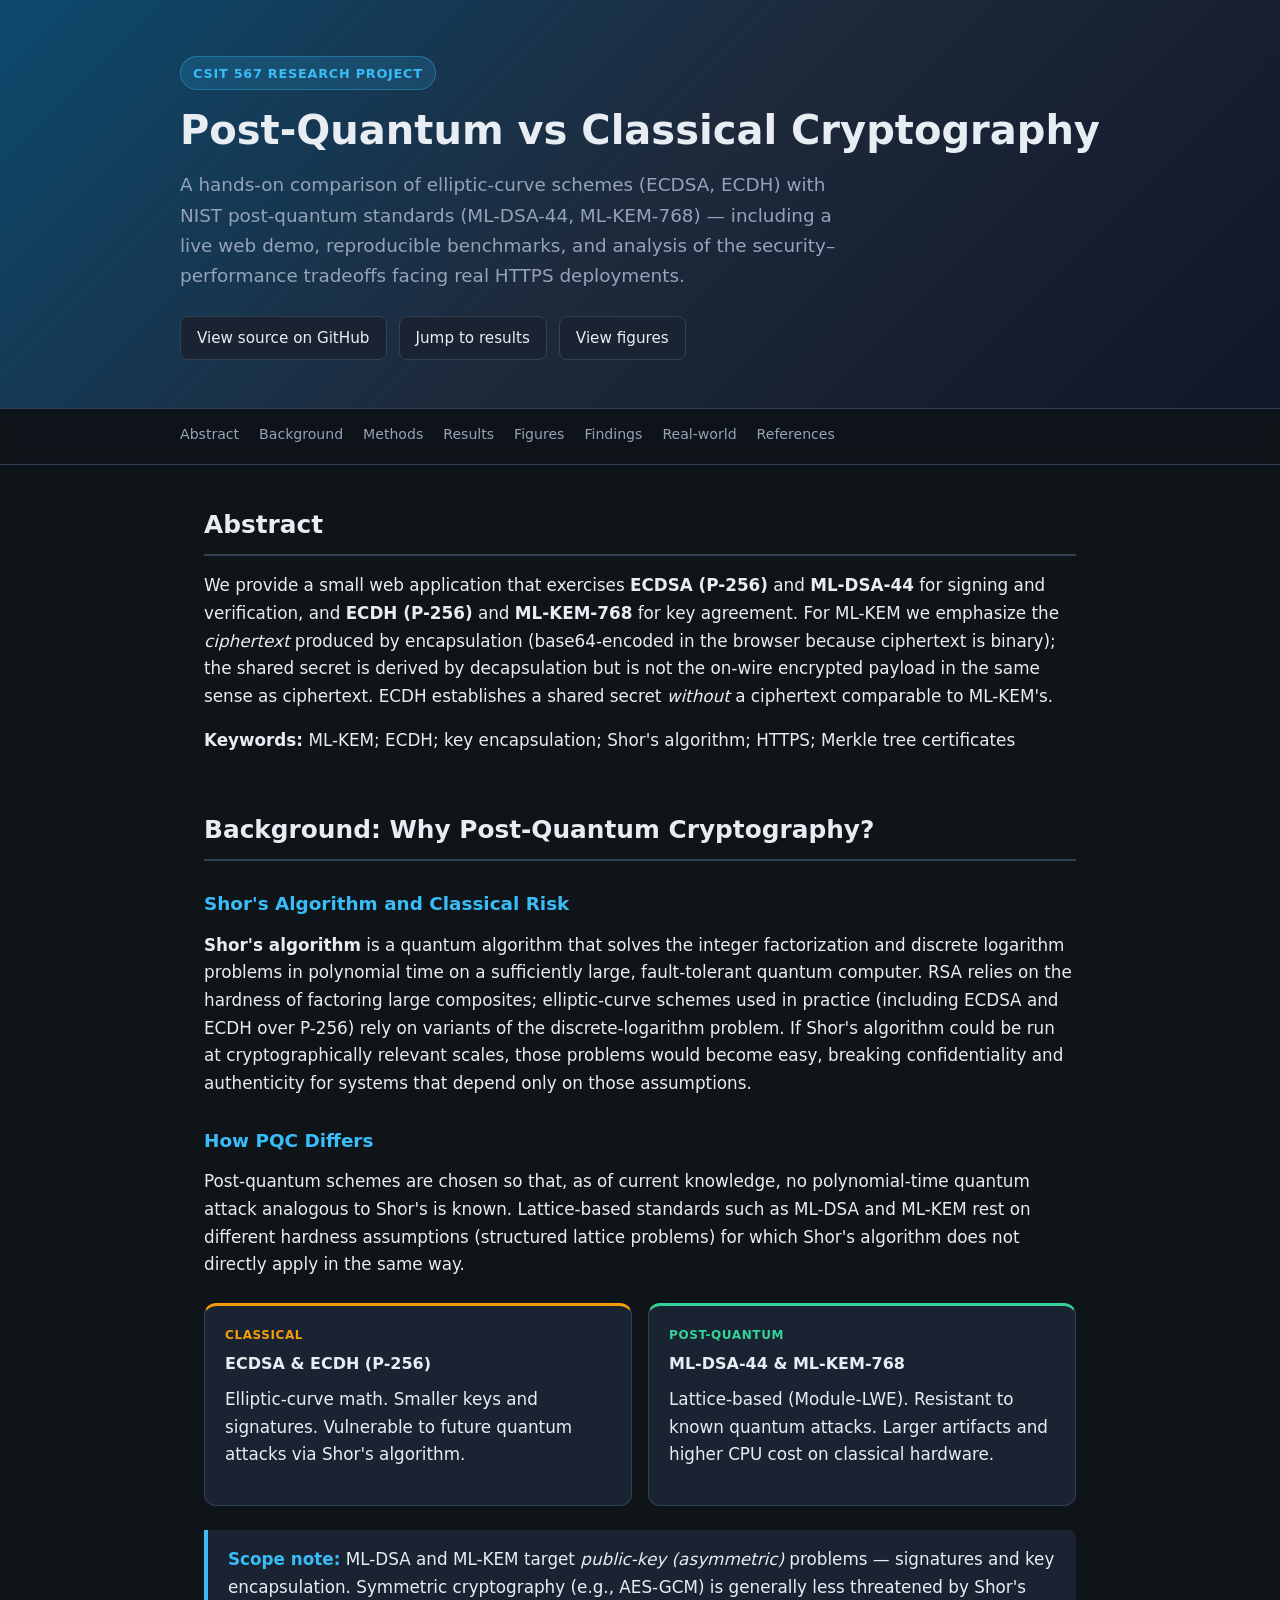
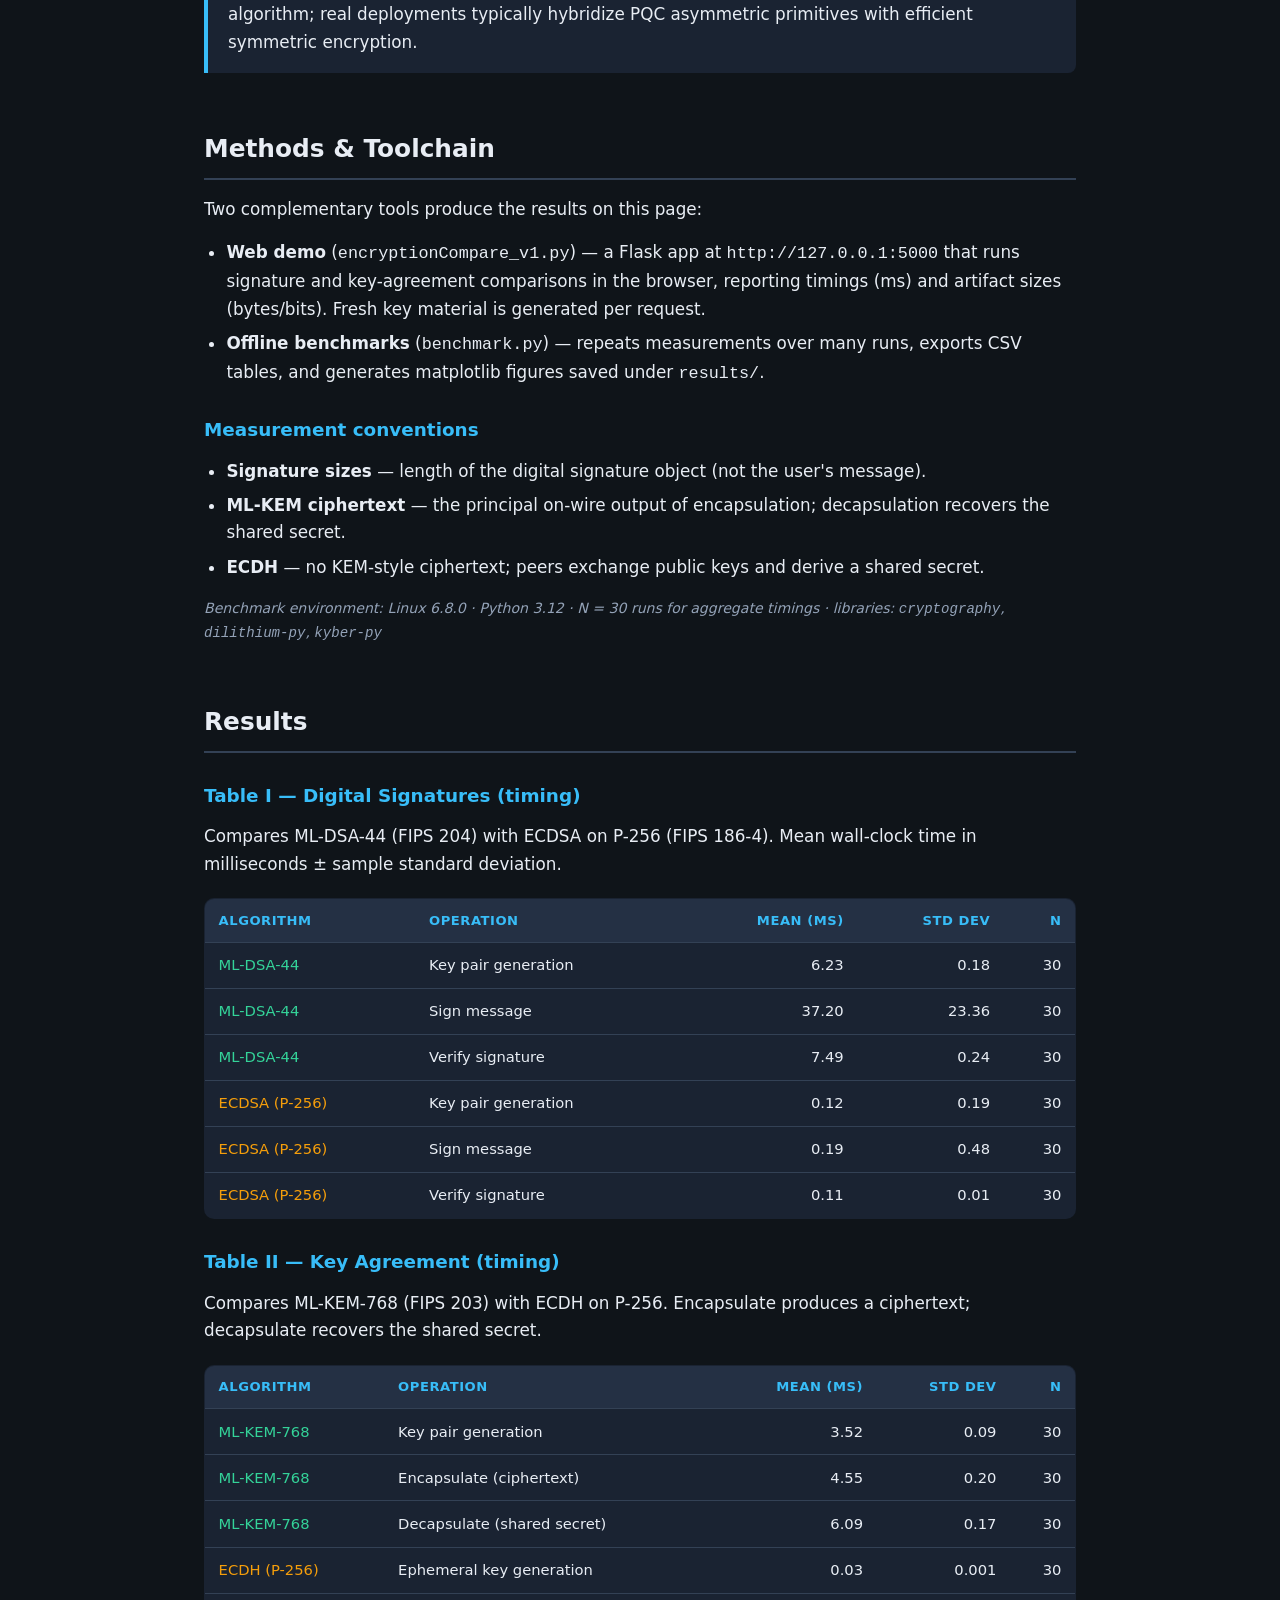
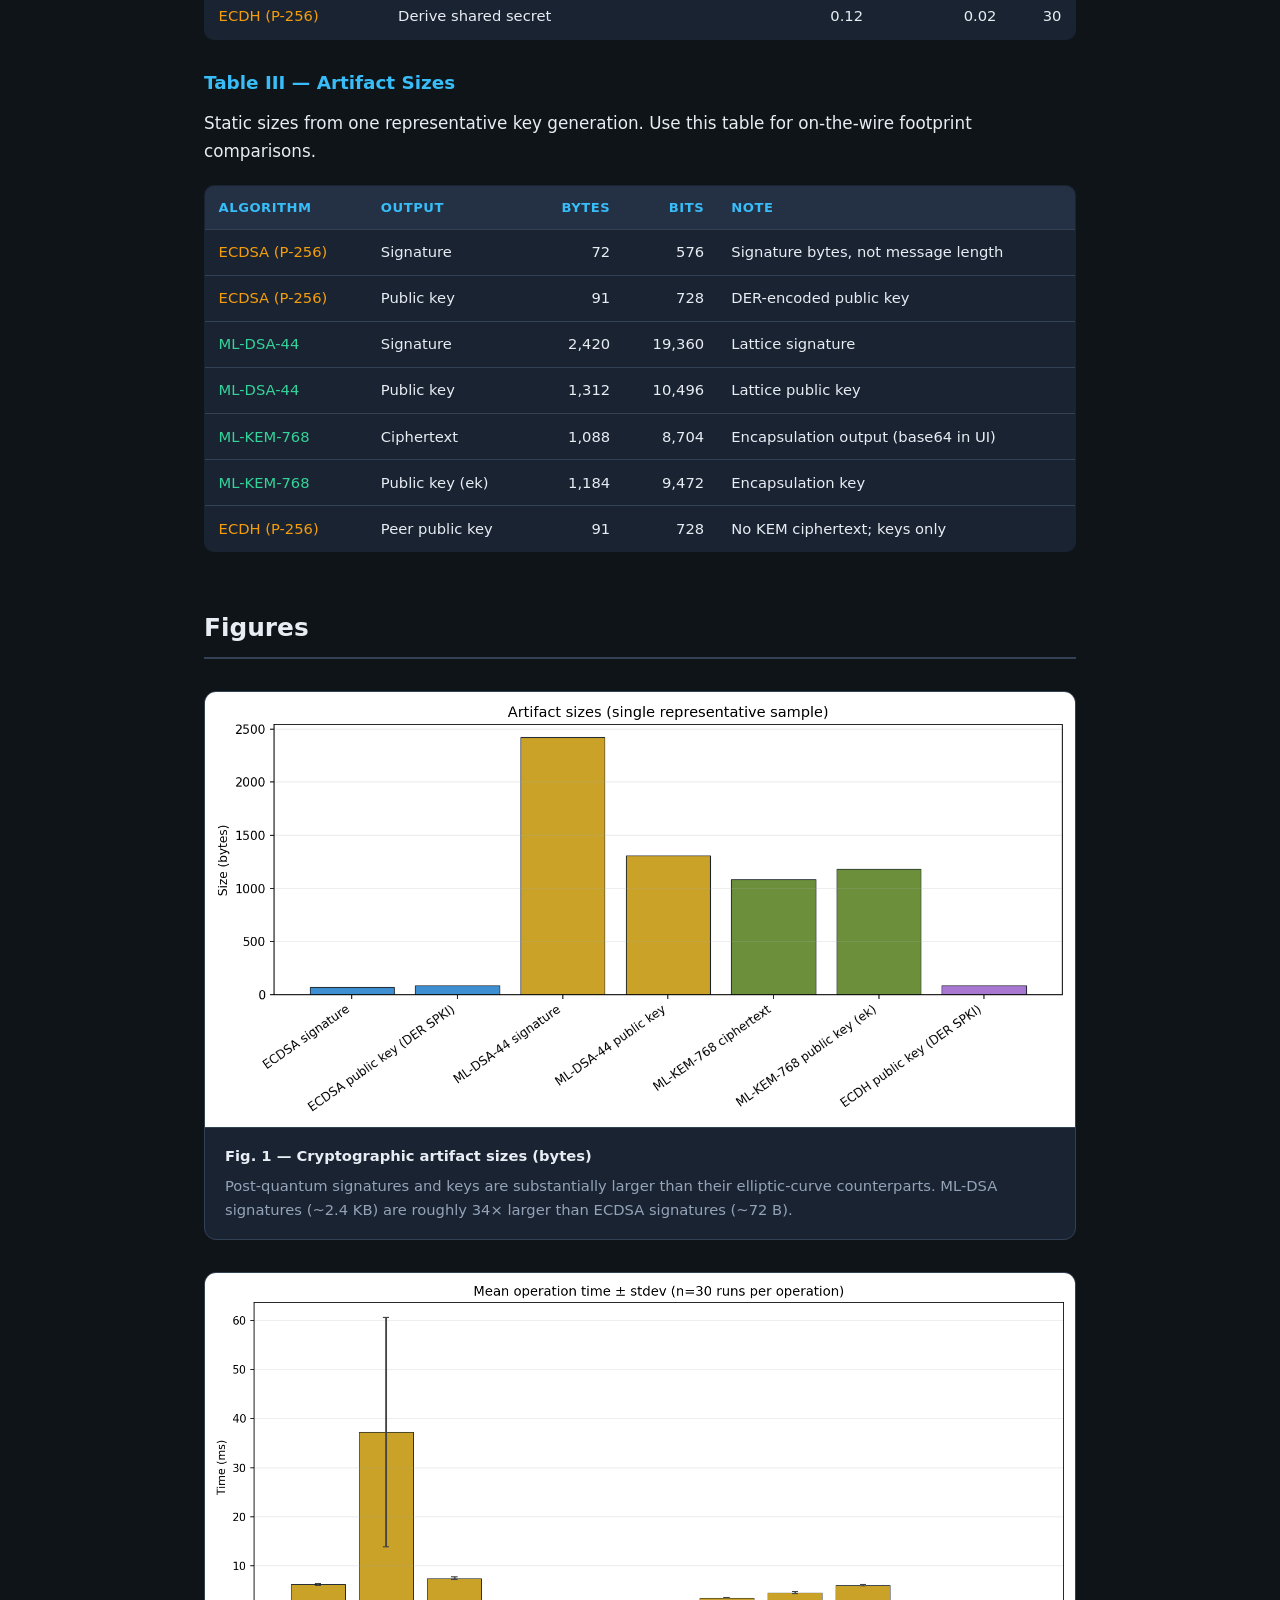
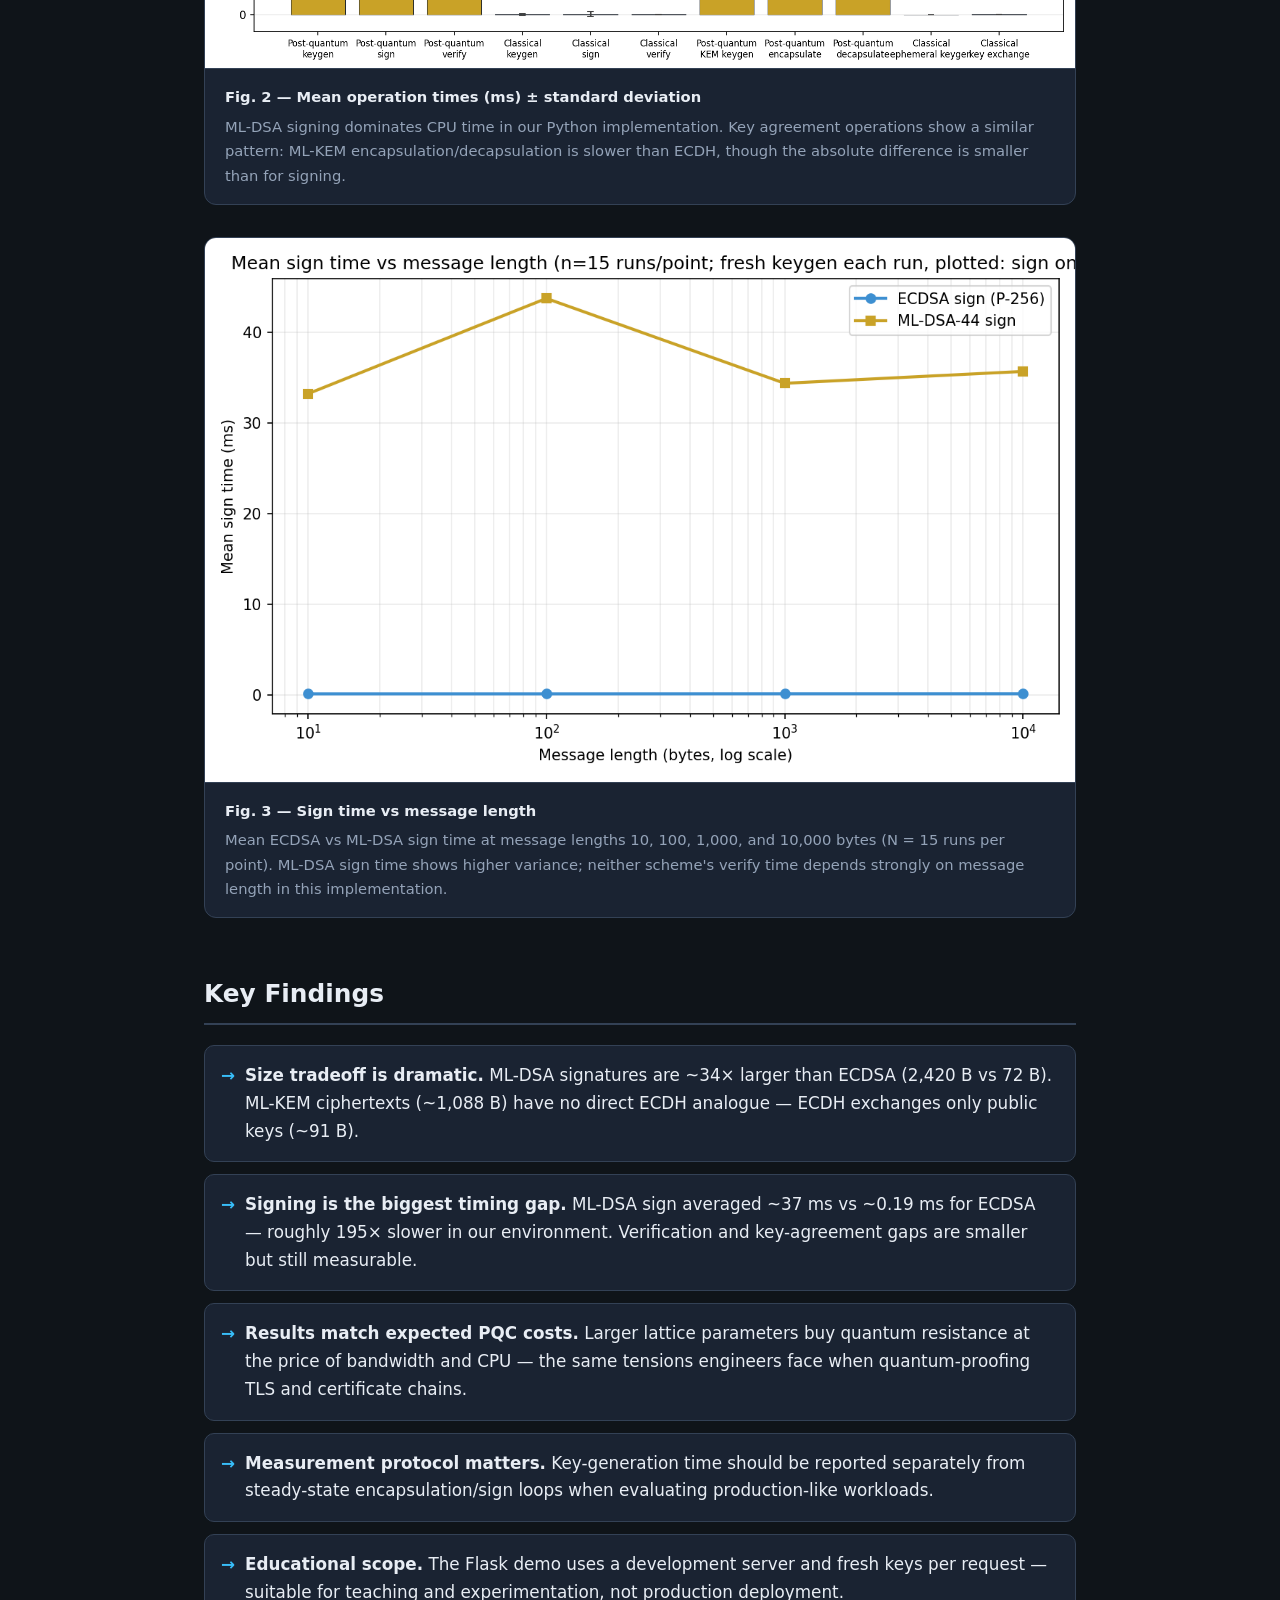
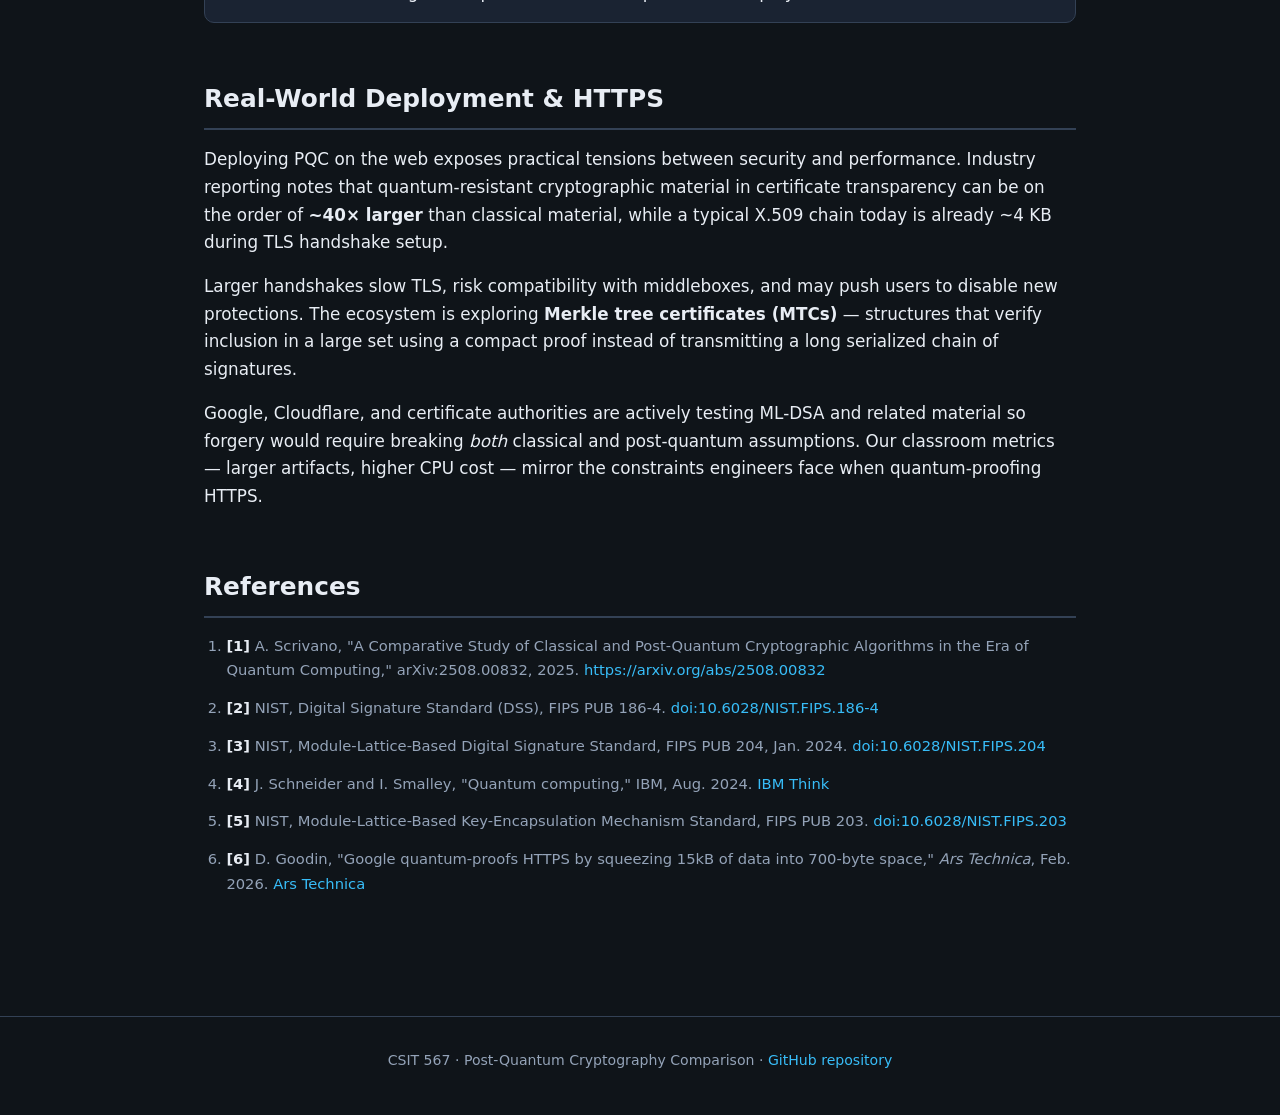
==== index.html @ 1caaad1f "Fix GitHub Pages: serve paper site from root index.html Move site out of docs/ so Pages deploys the " ====
<!DOCTYPE html>
<!-- AI-Generated Code - 2026-06-26 - Composer -->
<html lang="en">
<head>
  <meta charset="UTF-8">
  <meta name="viewport" content="width=device-width, initial-scale=1.0">
  <title>Post-Quantum vs Classical Cryptography — CSIT 567</title>
  <meta name="description" content="Benchmarking ECDSA/ECDH against ML-DSA-44/ML-KEM-768: timings, artifact sizes, and real-world PQC deployment context.">
  <link rel="stylesheet" href="style.css">
</head>
<body>

<header class="hero">
  <div class="hero-inner">
    <span class="badge">CSIT 567 Research Project</span>
    <h1>Post-Quantum vs Classical Cryptography</h1>
    <p class="subtitle">
      A hands-on comparison of elliptic-curve schemes (ECDSA, ECDH) with NIST post-quantum standards
      (ML-DSA-44, ML-KEM-768) — including a live web demo, reproducible benchmarks, and analysis of
      the security–performance tradeoffs facing real HTTPS deployments.
    </p>
    <div class="hero-links">
      <a href="https://github.com/faithchris/pqc-crypto-comparison">View source on GitHub</a>
      <a href="#results">Jump to results</a>
      <a href="#figures">View figures</a>
    </div>
  </div>
</header>

<nav class="toc">
  <ul>
    <li><a href="#abstract">Abstract</a></li>
    <li><a href="#background">Background</a></li>
    <li><a href="#methods">Methods</a></li>
    <li><a href="#results">Results</a></li>
    <li><a href="#figures">Figures</a></li>
    <li><a href="#findings">Findings</a></li>
    <li><a href="#deployment">Real-world</a></li>
    <li><a href="#references">References</a></li>
  </ul>
</nav>

<main>

  <section id="abstract">
    <h2>Abstract</h2>
    <p>
      We provide a small web application that exercises <strong>ECDSA (P-256)</strong> and
      <strong>ML-DSA-44</strong> for signing and verification, and <strong>ECDH (P-256)</strong> and
      <strong>ML-KEM-768</strong> for key agreement. For ML-KEM we emphasize the
      <em>ciphertext</em> produced by encapsulation (base64-encoded in the browser because ciphertext
      is binary); the shared secret is derived by decapsulation but is not the on-wire encrypted payload
      in the same sense as ciphertext. ECDH establishes a shared secret <em>without</em> a ciphertext
      comparable to ML-KEM's.
    </p>
    <p><strong>Keywords:</strong> ML-KEM; ECDH; key encapsulation; Shor's algorithm; HTTPS; Merkle tree certificates</p>
  </section>

  <section id="background">
    <h2>Background: Why Post-Quantum Cryptography?</h2>

    <h3>Shor's Algorithm and Classical Risk</h3>
    <p>
      <strong>Shor's algorithm</strong> is a quantum algorithm that solves the integer factorization and
      discrete logarithm problems in polynomial time on a sufficiently large, fault-tolerant quantum computer.
      RSA relies on the hardness of factoring large composites; elliptic-curve schemes used in practice
      (including ECDSA and ECDH over P-256) rely on variants of the discrete-logarithm problem. If Shor's
      algorithm could be run at cryptographically relevant scales, those problems would become easy,
      breaking confidentiality and authenticity for systems that depend only on those assumptions.
    </p>

    <h3>How PQC Differs</h3>
    <p>
      Post-quantum schemes are chosen so that, as of current knowledge, no polynomial-time quantum attack
      analogous to Shor's is known. Lattice-based standards such as ML-DSA and ML-KEM rest on different
      hardness assumptions (structured lattice problems) for which Shor's algorithm does not directly apply
      in the same way.
    </p>

    <div class="card-grid">
      <div class="card classical">
        <div class="label">Classical</div>
        <h4>ECDSA &amp; ECDH (P-256)</h4>
        <p>Elliptic-curve math. Smaller keys and signatures. Vulnerable to future quantum attacks via Shor's algorithm.</p>
      </div>
      <div class="card pqc">
        <div class="label">Post-Quantum</div>
        <h4>ML-DSA-44 &amp; ML-KEM-768</h4>
        <p>Lattice-based (Module-LWE). Resistant to known quantum attacks. Larger artifacts and higher CPU cost on classical hardware.</p>
      </div>
    </div>

    <div class="highlight-box">
      <strong>Scope note:</strong> ML-DSA and ML-KEM target <em>public-key (asymmetric)</em> problems —
      signatures and key encapsulation. Symmetric cryptography (e.g., AES-GCM) is generally less threatened
      by Shor's algorithm; real deployments typically hybridize PQC asymmetric primitives with efficient
      symmetric encryption.
    </div>
  </section>

  <section id="methods">
    <h2>Methods &amp; Toolchain</h2>
    <p>Two complementary tools produce the results on this page:</p>
    <ul>
      <li>
        <strong>Web demo</strong> (<code>encryptionCompare_v1.py</code>) — a Flask app at
        <code>http://127.0.0.1:5000</code> that runs signature and key-agreement comparisons in the browser,
        reporting timings (ms) and artifact sizes (bytes/bits). Fresh key material is generated per request.
      </li>
      <li>
        <strong>Offline benchmarks</strong> (<code>benchmark.py</code>) — repeats measurements over many
        runs, exports CSV tables, and generates matplotlib figures saved under <code>results/</code>.
      </li>
    </ul>

    <h3>Measurement conventions</h3>
    <ul>
      <li><strong>Signature sizes</strong> — length of the digital signature object (not the user's message).</li>
      <li><strong>ML-KEM ciphertext</strong> — the principal on-wire output of encapsulation; decapsulation recovers the shared secret.</li>
      <li><strong>ECDH</strong> — no KEM-style ciphertext; peers exchange public keys and derive a shared secret.</li>
    </ul>

    <p class="env-note">
      Benchmark environment: Linux 6.8.0 · Python 3.12 · N = 30 runs for aggregate timings ·
      libraries: <code>cryptography</code>, <code>dilithium-py</code>, <code>kyber-py</code>
    </p>
  </section>

  <section id="results">
    <h2>Results</h2>

    <h3>Table I — Digital Signatures (timing)</h3>
    <p>Compares ML-DSA-44 (FIPS 204) with ECDSA on P-256 (FIPS 186-4). Mean wall-clock time in milliseconds ± sample standard deviation.</p>
    <table>
      <thead>
        <tr>
          <th>Algorithm</th>
          <th>Operation</th>
          <th class="num">Mean (ms)</th>
          <th class="num">Std dev</th>
          <th class="num">N</th>
        </tr>
      </thead>
      <tbody>
        <tr class="pqc-row"><td>ML-DSA-44</td><td>Key pair generation</td><td class="num">6.23</td><td class="num">0.18</td><td class="num">30</td></tr>
        <tr class="pqc-row"><td>ML-DSA-44</td><td>Sign message</td><td class="num">37.20</td><td class="num">23.36</td><td class="num">30</td></tr>
        <tr class="pqc-row"><td>ML-DSA-44</td><td>Verify signature</td><td class="num">7.49</td><td class="num">0.24</td><td class="num">30</td></tr>
        <tr class="classical-row"><td>ECDSA (P-256)</td><td>Key pair generation</td><td class="num">0.12</td><td class="num">0.19</td><td class="num">30</td></tr>
        <tr class="classical-row"><td>ECDSA (P-256)</td><td>Sign message</td><td class="num">0.19</td><td class="num">0.48</td><td class="num">30</td></tr>
        <tr class="classical-row"><td>ECDSA (P-256)</td><td>Verify signature</td><td class="num">0.11</td><td class="num">0.01</td><td class="num">30</td></tr>
      </tbody>
    </table>

    <h3>Table II — Key Agreement (timing)</h3>
    <p>Compares ML-KEM-768 (FIPS 203) with ECDH on P-256. Encapsulate produces a ciphertext; decapsulate recovers the shared secret.</p>
    <table>
      <thead>
        <tr>
          <th>Algorithm</th>
          <th>Operation</th>
          <th class="num">Mean (ms)</th>
          <th class="num">Std dev</th>
          <th class="num">N</th>
        </tr>
      </thead>
      <tbody>
        <tr class="pqc-row"><td>ML-KEM-768</td><td>Key pair generation</td><td class="num">3.52</td><td class="num">0.09</td><td class="num">30</td></tr>
        <tr class="pqc-row"><td>ML-KEM-768</td><td>Encapsulate (ciphertext)</td><td class="num">4.55</td><td class="num">0.20</td><td class="num">30</td></tr>
        <tr class="pqc-row"><td>ML-KEM-768</td><td>Decapsulate (shared secret)</td><td class="num">6.09</td><td class="num">0.17</td><td class="num">30</td></tr>
        <tr class="classical-row"><td>ECDH (P-256)</td><td>Ephemeral key generation</td><td class="num">0.03</td><td class="num">0.001</td><td class="num">30</td></tr>
        <tr class="classical-row"><td>ECDH (P-256)</td><td>Derive shared secret</td><td class="num">0.12</td><td class="num">0.02</td><td class="num">30</td></tr>
      </tbody>
    </table>

    <h3>Table III — Artifact Sizes</h3>
    <p>Static sizes from one representative key generation. Use this table for on-the-wire footprint comparisons.</p>
    <table>
      <thead>
        <tr>
          <th>Algorithm</th>
          <th>Output</th>
          <th class="num">Bytes</th>
          <th class="num">Bits</th>
          <th>Note</th>
        </tr>
      </thead>
      <tbody>
        <tr class="classical-row"><td>ECDSA (P-256)</td><td>Signature</td><td class="num">72</td><td class="num">576</td><td>Signature bytes, not message length</td></tr>
        <tr class="classical-row"><td>ECDSA (P-256)</td><td>Public key</td><td class="num">91</td><td class="num">728</td><td>DER-encoded public key</td></tr>
        <tr class="pqc-row"><td>ML-DSA-44</td><td>Signature</td><td class="num">2,420</td><td class="num">19,360</td><td>Lattice signature</td></tr>
        <tr class="pqc-row"><td>ML-DSA-44</td><td>Public key</td><td class="num">1,312</td><td class="num">10,496</td><td>Lattice public key</td></tr>
        <tr class="pqc-row"><td>ML-KEM-768</td><td>Ciphertext</td><td class="num">1,088</td><td class="num">8,704</td><td>Encapsulation output (base64 in UI)</td></tr>
        <tr class="pqc-row"><td>ML-KEM-768</td><td>Public key (ek)</td><td class="num">1,184</td><td class="num">9,472</td><td>Encapsulation key</td></tr>
        <tr class="classical-row"><td>ECDH (P-256)</td><td>Peer public key</td><td class="num">91</td><td class="num">728</td><td>No KEM ciphertext; keys only</td></tr>
      </tbody>
    </table>
  </section>

  <section id="figures">
    <h2>Figures</h2>

    <figure>
      <img src="images/fig_sizes_bytes.png" alt="Bar chart comparing cryptographic artifact sizes in bytes for ECDSA, ML-DSA, ML-KEM, and ECDH">
      <figcaption>
        <strong>Fig. 1 — Cryptographic artifact sizes (bytes)</strong>
        Post-quantum signatures and keys are substantially larger than their elliptic-curve counterparts.
        ML-DSA signatures (~2.4 KB) are roughly 34× larger than ECDSA signatures (~72 B).
      </figcaption>
    </figure>

    <figure>
      <img src="images/fig_timings_ms.png" alt="Bar chart of mean operation times in milliseconds with error bars for signing and key agreement operations">
      <figcaption>
        <strong>Fig. 2 — Mean operation times (ms) ± standard deviation</strong>
        ML-DSA signing dominates CPU time in our Python implementation. Key agreement operations show
        a similar pattern: ML-KEM encapsulation/decapsulation is slower than ECDH, though the absolute
        difference is smaller than for signing.
      </figcaption>
    </figure>

    <figure>
      <img src="images/fig_sign_vs_message_length.png" alt="Line chart of mean sign time versus message length on a log scale for ECDSA and ML-DSA">
      <figcaption>
        <strong>Fig. 3 — Sign time vs message length</strong>
        Mean ECDSA vs ML-DSA sign time at message lengths 10, 100, 1,000, and 10,000 bytes (N = 15 runs
        per point). ML-DSA sign time shows higher variance; neither scheme's verify time depends strongly
        on message length in this implementation.
      </figcaption>
    </figure>
  </section>

  <section id="findings">
    <h2>Key Findings</h2>
    <ul class="findings-list">
      <li>
        <strong>Size tradeoff is dramatic.</strong> ML-DSA signatures are ~34× larger than ECDSA (2,420 B vs 72 B).
        ML-KEM ciphertexts (~1,088 B) have no direct ECDH analogue — ECDH exchanges only public keys (~91 B).
      </li>
      <li>
        <strong>Signing is the biggest timing gap.</strong> ML-DSA sign averaged ~37 ms vs ~0.19 ms for ECDSA —
        roughly 195× slower in our environment. Verification and key-agreement gaps are smaller but still measurable.
      </li>
      <li>
        <strong>Results match expected PQC costs.</strong> Larger lattice parameters buy quantum resistance at the
        price of bandwidth and CPU — the same tensions engineers face when quantum-proofing TLS and certificate chains.
      </li>
      <li>
        <strong>Measurement protocol matters.</strong> Key-generation time should be reported separately from
        steady-state encapsulation/sign loops when evaluating production-like workloads.
      </li>
      <li>
        <strong>Educational scope.</strong> The Flask demo uses a development server and fresh keys per request —
        suitable for teaching and experimentation, not production deployment.
      </li>
    </ul>
  </section>

  <section id="deployment">
    <h2>Real-World Deployment &amp; HTTPS</h2>
    <p>
      Deploying PQC on the web exposes practical tensions between security and performance. Industry reporting
      notes that quantum-resistant cryptographic material in certificate transparency can be on the order of
      <strong>~40× larger</strong> than classical material, while a typical X.509 chain today is already
      ~4 KB during TLS handshake setup.
    </p>
    <p>
      Larger handshakes slow TLS, risk compatibility with middleboxes, and may push users to disable new
      protections. The ecosystem is exploring <strong>Merkle tree certificates (MTCs)</strong> — structures
      that verify inclusion in a large set using a compact proof instead of transmitting a long serialized
      chain of signatures.
    </p>
    <p>
      Google, Cloudflare, and certificate authorities are actively testing ML-DSA and related material so
      forgery would require breaking <em>both</em> classical and post-quantum assumptions. Our classroom metrics
      — larger artifacts, higher CPU cost — mirror the constraints engineers face when quantum-proofing HTTPS.
    </p>
  </section>

  <section id="references">
    <h2>References</h2>
    <ol class="references">
      <li>
        <strong>[1]</strong> A. Scrivano, "A Comparative Study of Classical and Post-Quantum Cryptographic
        Algorithms in the Era of Quantum Computing," arXiv:2508.00832, 2025.
        <a href="https://arxiv.org/abs/2508.00832">https://arxiv.org/abs/2508.00832</a>
      </li>
      <li>
        <strong>[2]</strong> NIST, Digital Signature Standard (DSS), FIPS PUB 186-4.
        <a href="https://doi.org/10.6028/NIST.FIPS.186-4">doi:10.6028/NIST.FIPS.186-4</a>
      </li>
      <li>
        <strong>[3]</strong> NIST, Module-Lattice-Based Digital Signature Standard, FIPS PUB 204, Jan. 2024.
        <a href="https://doi.org/10.6028/NIST.FIPS.204">doi:10.6028/NIST.FIPS.204</a>
      </li>
      <li>
        <strong>[4]</strong> J. Schneider and I. Smalley, "Quantum computing," IBM, Aug. 2024.
        <a href="https://www.ibm.com/think/topics/quantum-computing">IBM Think</a>
      </li>
      <li>
        <strong>[5]</strong> NIST, Module-Lattice-Based Key-Encapsulation Mechanism Standard, FIPS PUB 203.
        <a href="https://doi.org/10.6028/NIST.FIPS.203">doi:10.6028/NIST.FIPS.203</a>
      </li>
      <li>
        <strong>[6]</strong> D. Goodin, "Google quantum-proofs HTTPS by squeezing 15kB of data into 700-byte space,"
        <em>Ars Technica</em>, Feb. 2026.
        <a href="https://arstechnica.com/security/2026/02/google-is-using-clever-math-to-quantum-proof-https-certificates/">Ars Technica</a>
      </li>
    </ol>
  </section>

</main>

<footer>
  <p>
    CSIT 567 · Post-Quantum Cryptography Comparison ·
    <a href="https://github.com/faithchris/pqc-crypto-comparison">GitHub repository</a>
  </p>
</footer>

</body>
</html>
---- style.css ----
/* AI-Generated Code - 2026-06-26 - Composer */
:root {
  --bg: #0f1419;
  --surface: #1a2332;
  --surface-alt: #243044;
  --text: #e8edf4;
  --muted: #94a3b8;
  --accent: #38bdf8;
  --accent-dim: #0ea5e9;
  --classical: #f59e0b;
  --pqc: #34d399;
  --border: #334155;
  --max-width: 920px;
}

* {
  box-sizing: border-box;
}

html {
  scroll-behavior: smooth;
}

body {
  margin: 0;
  font-family: "Segoe UI", system-ui, -apple-system, sans-serif;
  background: var(--bg);
  color: var(--text);
  line-height: 1.65;
  font-size: 1.05rem;
}

a {
  color: var(--accent);
  text-decoration: none;
}

a:hover {
  text-decoration: underline;
}

header.hero {
  background: linear-gradient(135deg, #0c4a6e 0%, #1e293b 50%, #0f172a 100%);
  border-bottom: 1px solid var(--border);
  padding: 3.5rem 1.5rem 3rem;
}

.hero-inner {
  max-width: var(--max-width);
  margin: 0 auto;
}

.hero .badge {
  display: inline-block;
  background: rgba(56, 189, 248, 0.15);
  color: var(--accent);
  font-size: 0.8rem;
  font-weight: 600;
  letter-spacing: 0.06em;
  text-transform: uppercase;
  padding: 0.35rem 0.75rem;
  border-radius: 999px;
  border: 1px solid rgba(56, 189, 248, 0.35);
  margin-bottom: 1rem;
}

h1 {
  font-size: clamp(1.75rem, 4vw, 2.5rem);
  line-height: 1.2;
  margin: 0 0 1rem;
  font-weight: 700;
}

.hero .subtitle {
  color: var(--muted);
  font-size: 1.15rem;
  max-width: 42rem;
  margin: 0 0 1.5rem;
}

.hero-links {
  display: flex;
  flex-wrap: wrap;
  gap: 0.75rem;
}

.hero-links a {
  display: inline-flex;
  align-items: center;
  gap: 0.4rem;
  background: var(--surface);
  border: 1px solid var(--border);
  padding: 0.55rem 1rem;
  border-radius: 8px;
  font-size: 0.95rem;
  text-decoration: none;
  color: var(--text);
  transition: border-color 0.15s, background 0.15s;
}

.hero-links a:hover {
  border-color: var(--accent);
  background: var(--surface-alt);
  text-decoration: none;
}

nav.toc {
  position: sticky;
  top: 0;
  z-index: 10;
  background: rgba(15, 20, 25, 0.92);
  backdrop-filter: blur(8px);
  border-bottom: 1px solid var(--border);
  overflow-x: auto;
}

nav.toc ul {
  list-style: none;
  margin: 0 auto;
  padding: 0.65rem 1.5rem;
  max-width: calc(var(--max-width) + 3rem);
  display: flex;
  gap: 1.25rem;
  white-space: nowrap;
}

nav.toc a {
  font-size: 0.88rem;
  color: var(--muted);
  font-weight: 500;
}

nav.toc a:hover {
  color: var(--accent);
}

main {
  max-width: var(--max-width);
  margin: 0 auto;
  padding: 2.5rem 1.5rem 4rem;
}

section {
  margin-bottom: 3.5rem;
}

h2 {
  font-size: 1.55rem;
  margin: 0 0 1rem;
  padding-bottom: 0.5rem;
  border-bottom: 2px solid var(--border);
}

h3 {
  font-size: 1.15rem;
  margin: 1.75rem 0 0.75rem;
  color: var(--accent);
}

p {
  margin: 0 0 1rem;
}

ul, ol {
  margin: 0 0 1rem;
  padding-left: 1.4rem;
}

li {
  margin-bottom: 0.4rem;
}

.card-grid {
  display: grid;
  grid-template-columns: repeat(auto-fit, minmax(240px, 1fr));
  gap: 1rem;
  margin: 1.5rem 0;
}

.card {
  background: var(--surface);
  border: 1px solid var(--border);
  border-radius: 12px;
  padding: 1.25rem;
}

.card h4 {
  margin: 0 0 0.5rem;
  font-size: 1rem;
}

.card.classical {
  border-top: 3px solid var(--classical);
}

.card.pqc {
  border-top: 3px solid var(--pqc);
}

.card .label {
  font-size: 0.75rem;
  font-weight: 700;
  text-transform: uppercase;
  letter-spacing: 0.05em;
  margin-bottom: 0.35rem;
}

.card.classical .label { color: var(--classical); }
.card.pqc .label { color: var(--pqc); }

.highlight-box {
  background: var(--surface);
  border-left: 4px solid var(--accent);
  padding: 1rem 1.25rem;
  border-radius: 0 8px 8px 0;
  margin: 1.5rem 0;
}

.highlight-box strong {
  color: var(--accent);
}

table {
  width: 100%;
  border-collapse: collapse;
  margin: 1.25rem 0;
  font-size: 0.92rem;
  background: var(--surface);
  border-radius: 10px;
  overflow: hidden;
  border: 1px solid var(--border);
}

thead {
  background: var(--surface-alt);
}

th, td {
  padding: 0.65rem 0.85rem;
  text-align: left;
  border-bottom: 1px solid var(--border);
}

th {
  font-weight: 600;
  color: var(--accent);
  font-size: 0.82rem;
  text-transform: uppercase;
  letter-spacing: 0.04em;
}

tbody tr:last-child td {
  border-bottom: none;
}

tbody tr:hover {
  background: rgba(56, 189, 248, 0.04);
}

.num {
  font-variant-numeric: tabular-nums;
  text-align: right;
}

.pqc-row td:first-child {
  color: var(--pqc);
  font-weight: 500;
}

.classical-row td:first-child {
  color: var(--classical);
  font-weight: 500;
}

figure {
  margin: 2rem 0;
  background: var(--surface);
  border: 1px solid var(--border);
  border-radius: 12px;
  overflow: hidden;
}

figure img {
  display: block;
  width: 100%;
  height: auto;
  background: #fff;
}

figcaption {
  padding: 1rem 1.25rem;
  font-size: 0.92rem;
  color: var(--muted);
  border-top: 1px solid var(--border);
}

figcaption strong {
  color: var(--text);
  display: block;
  margin-bottom: 0.35rem;
}

.findings-list {
  list-style: none;
  padding: 0;
  margin: 1.25rem 0;
}

.findings-list li {
  background: var(--surface);
  border: 1px solid var(--border);
  border-radius: 10px;
  padding: 1rem 1.25rem;
  margin-bottom: 0.75rem;
  position: relative;
  padding-left: 2.5rem;
}

.findings-list li::before {
  content: "→";
  position: absolute;
  left: 1rem;
  color: var(--accent);
  font-weight: bold;
}

.references {
  font-size: 0.92rem;
}

.references li {
  margin-bottom: 0.85rem;
  color: var(--muted);
}

.references strong {
  color: var(--text);
}

footer {
  text-align: center;
  padding: 2rem 1.5rem;
  border-top: 1px solid var(--border);
  color: var(--muted);
  font-size: 0.88rem;
}

.env-note {
  font-size: 0.88rem;
  color: var(--muted);
  font-style: italic;
}

@media (max-width: 600px) {
  table {
    font-size: 0.8rem;
  }

  th, td {
    padding: 0.5rem;
  }
}
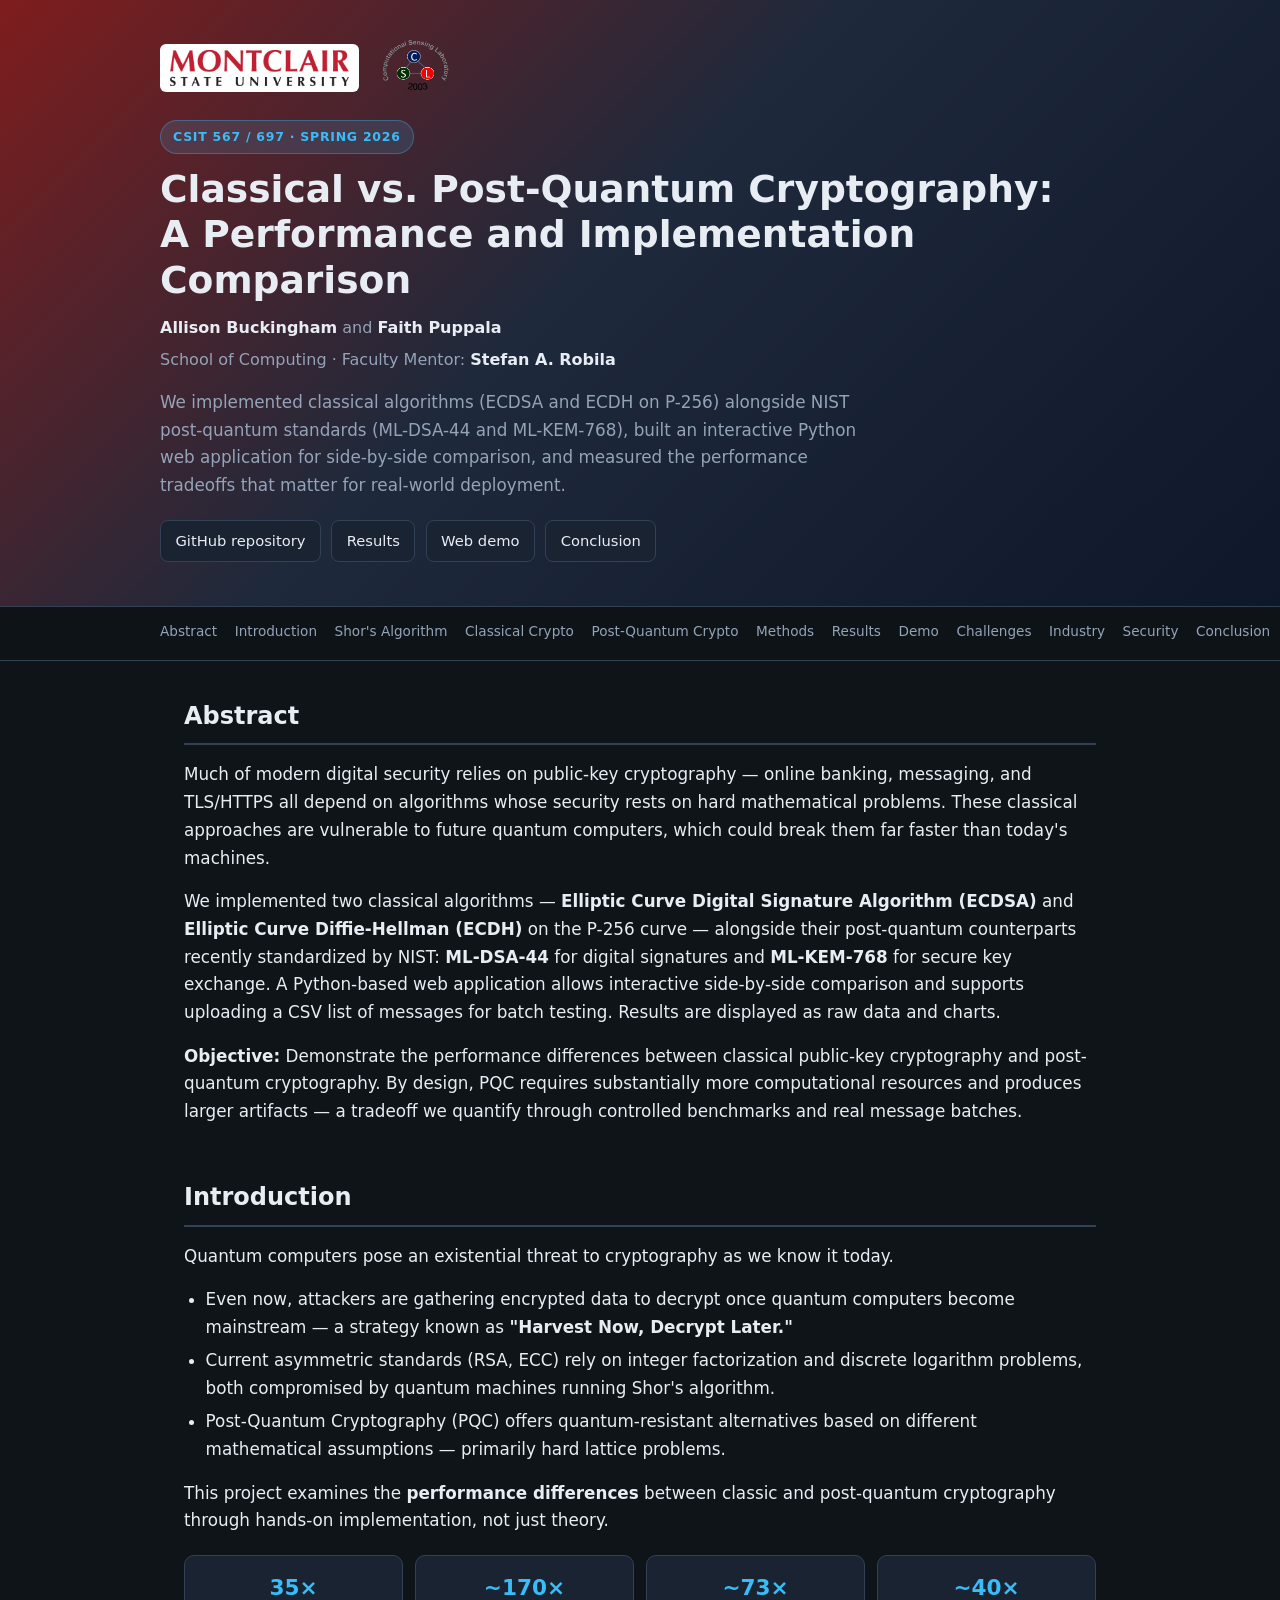
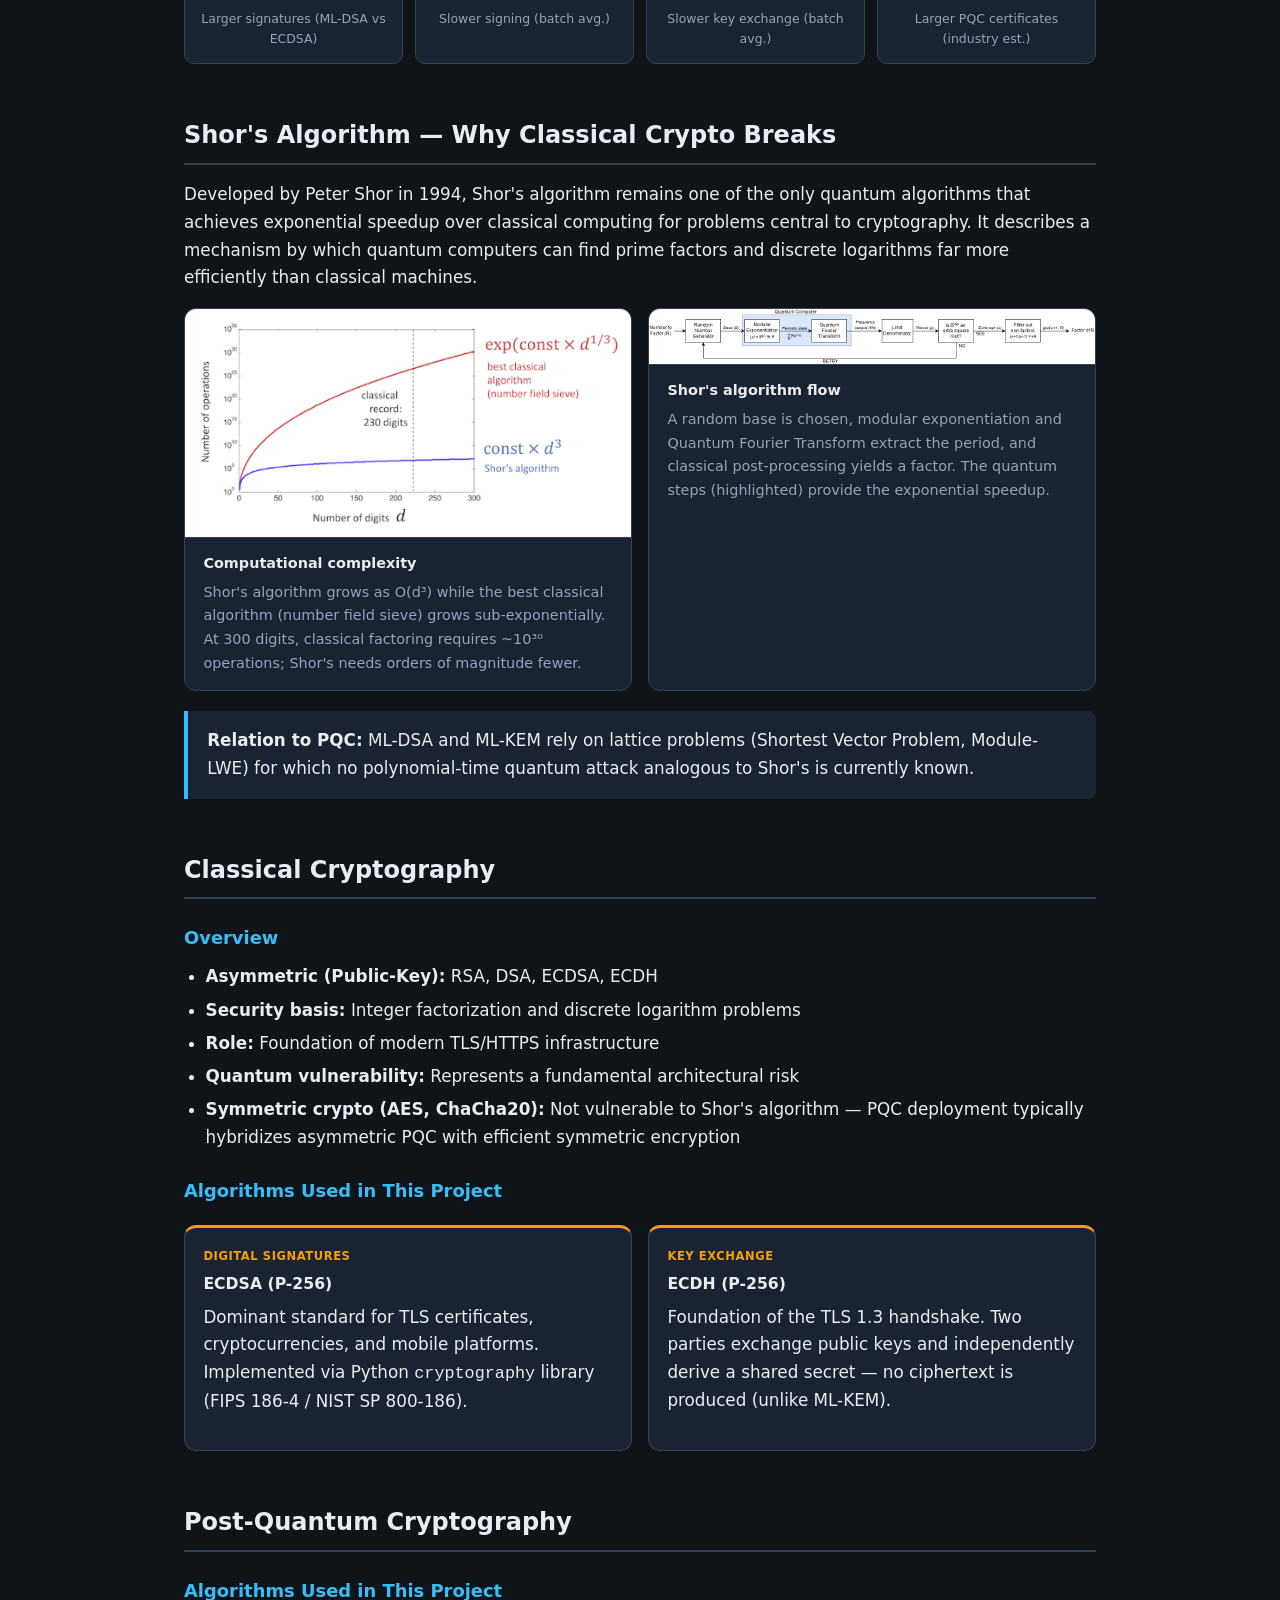
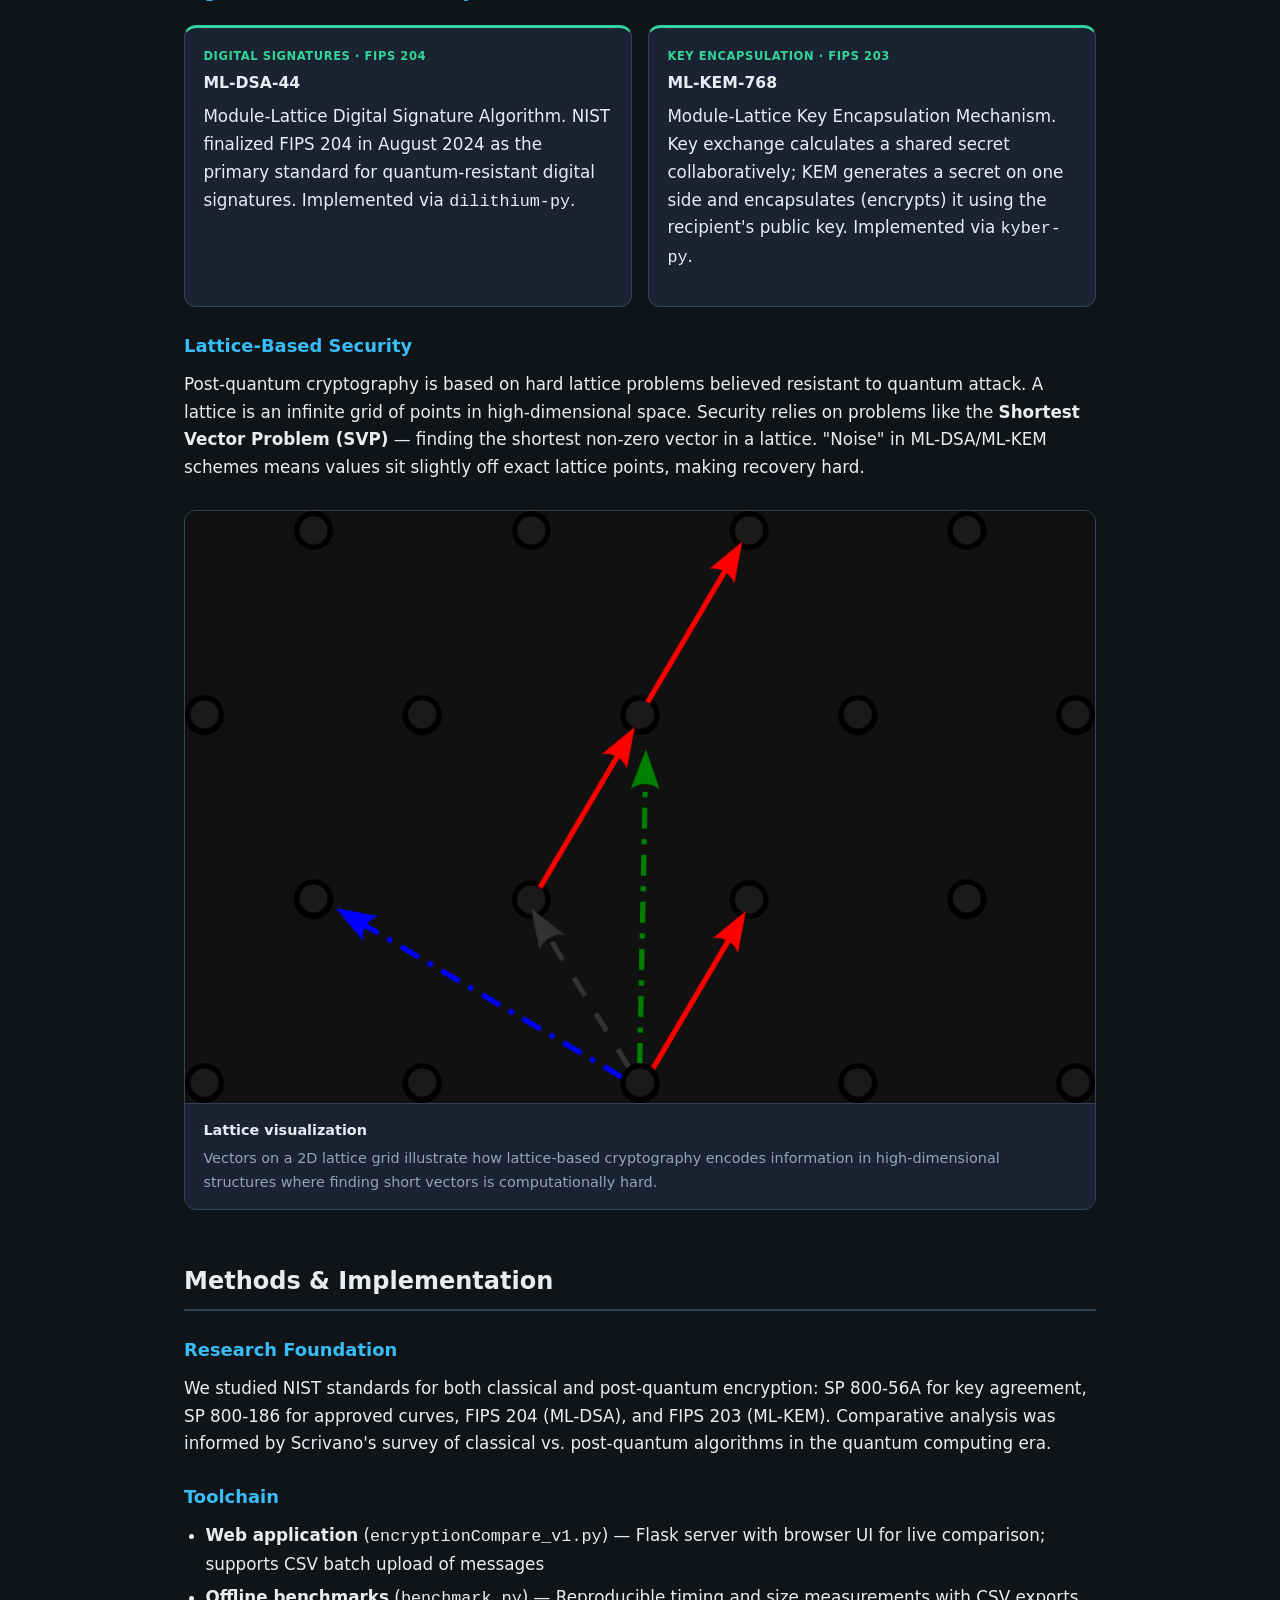
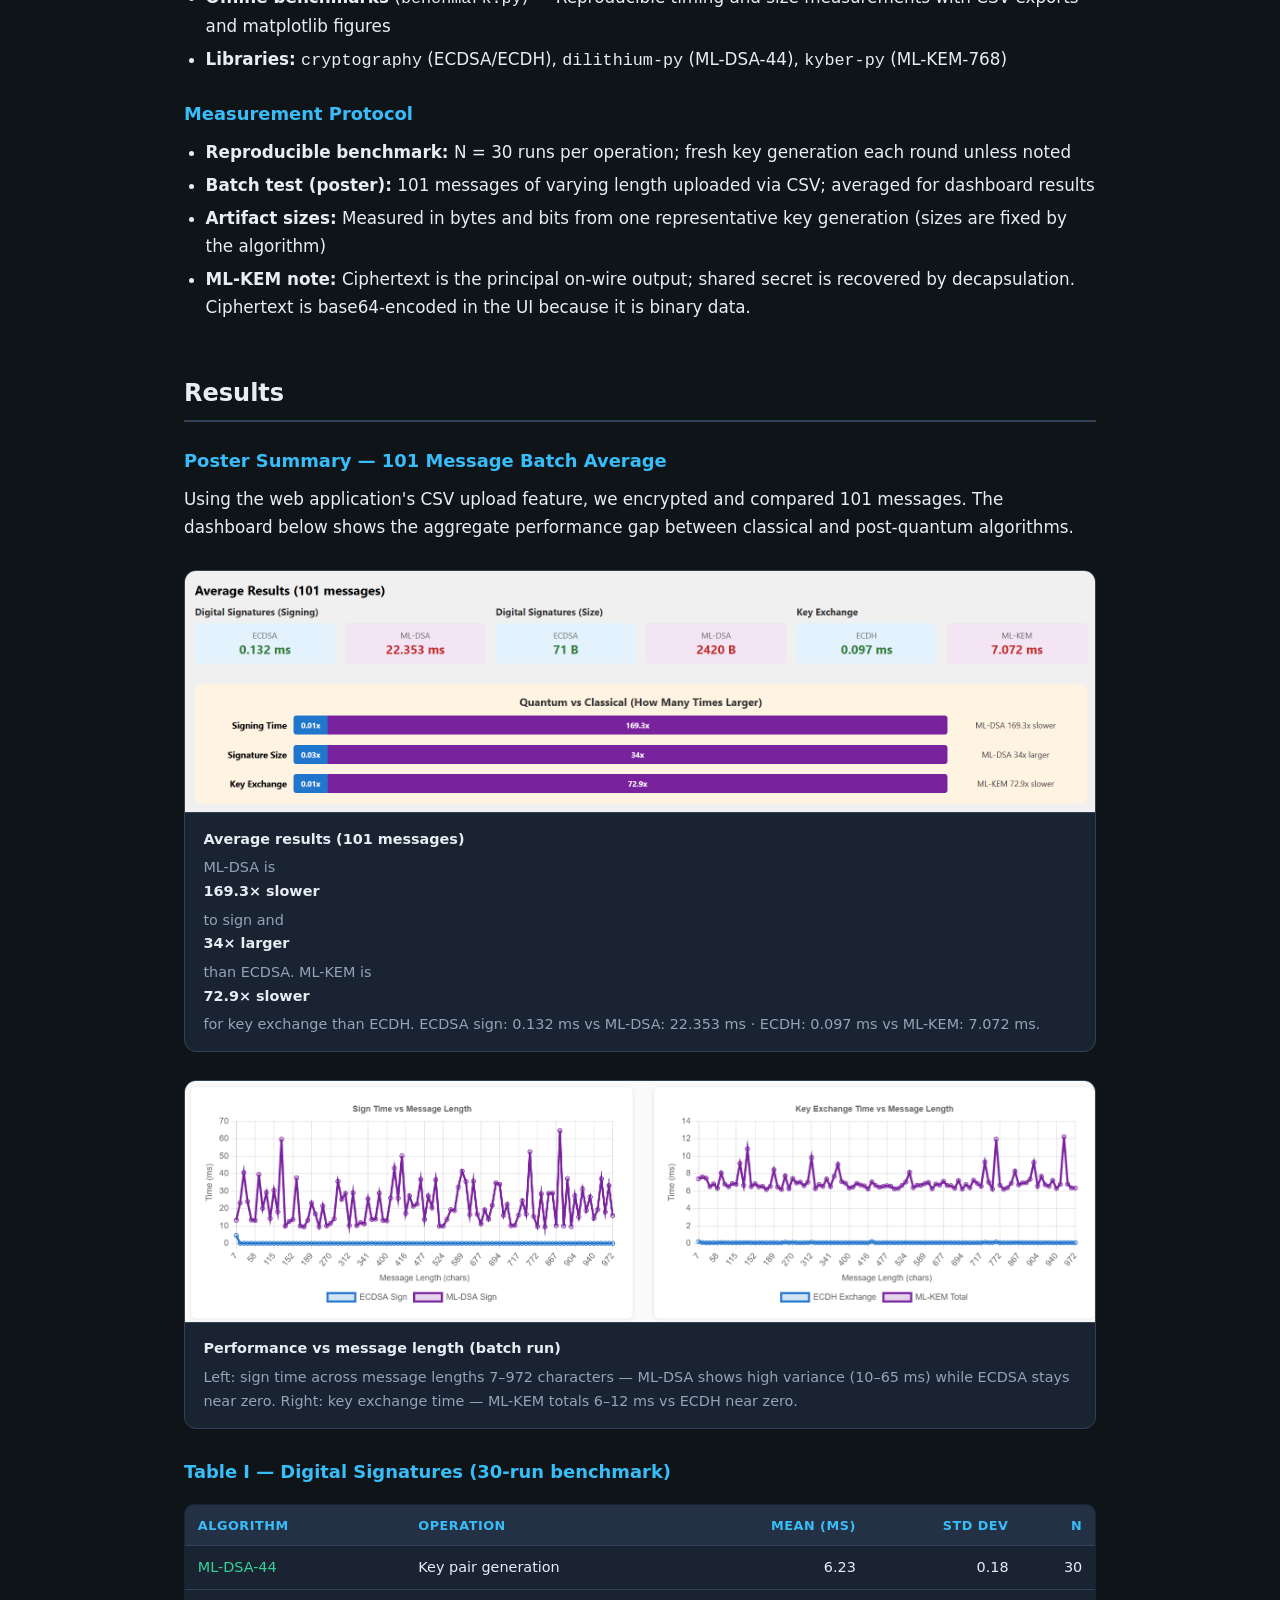
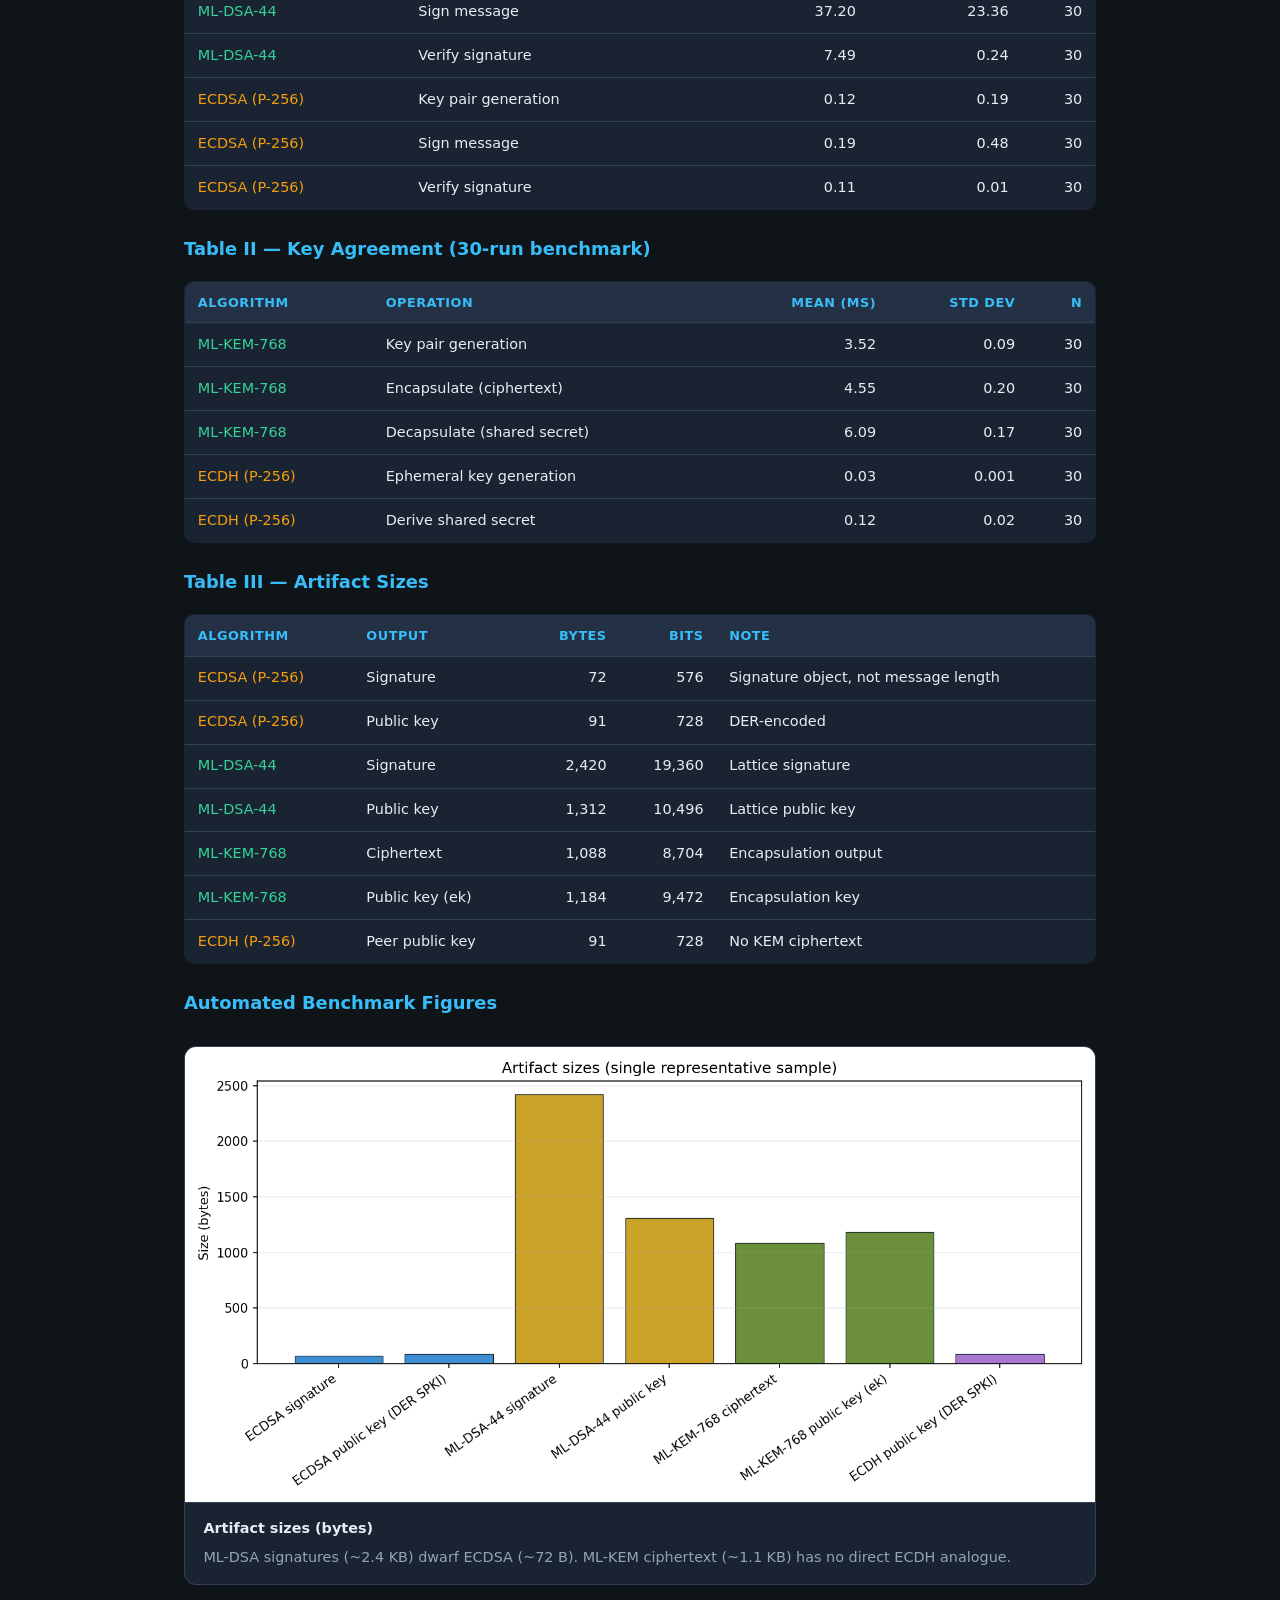
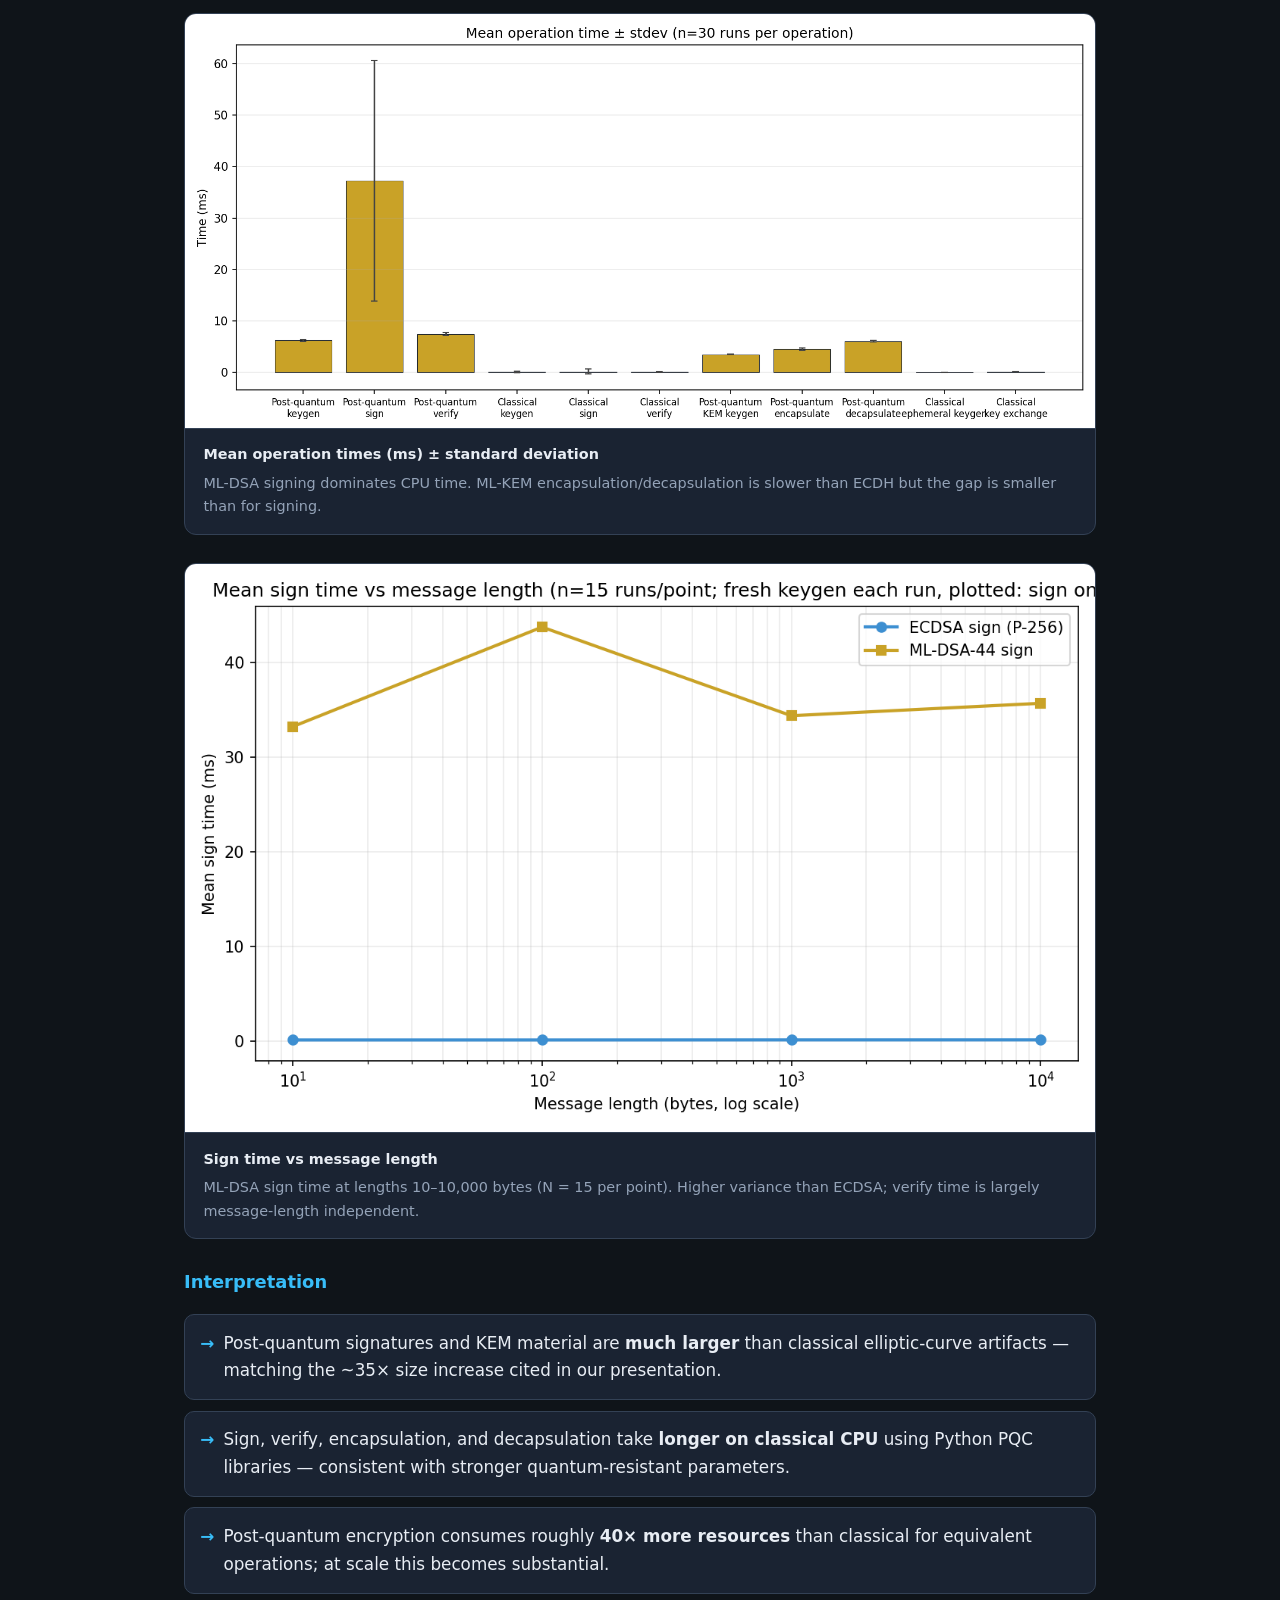
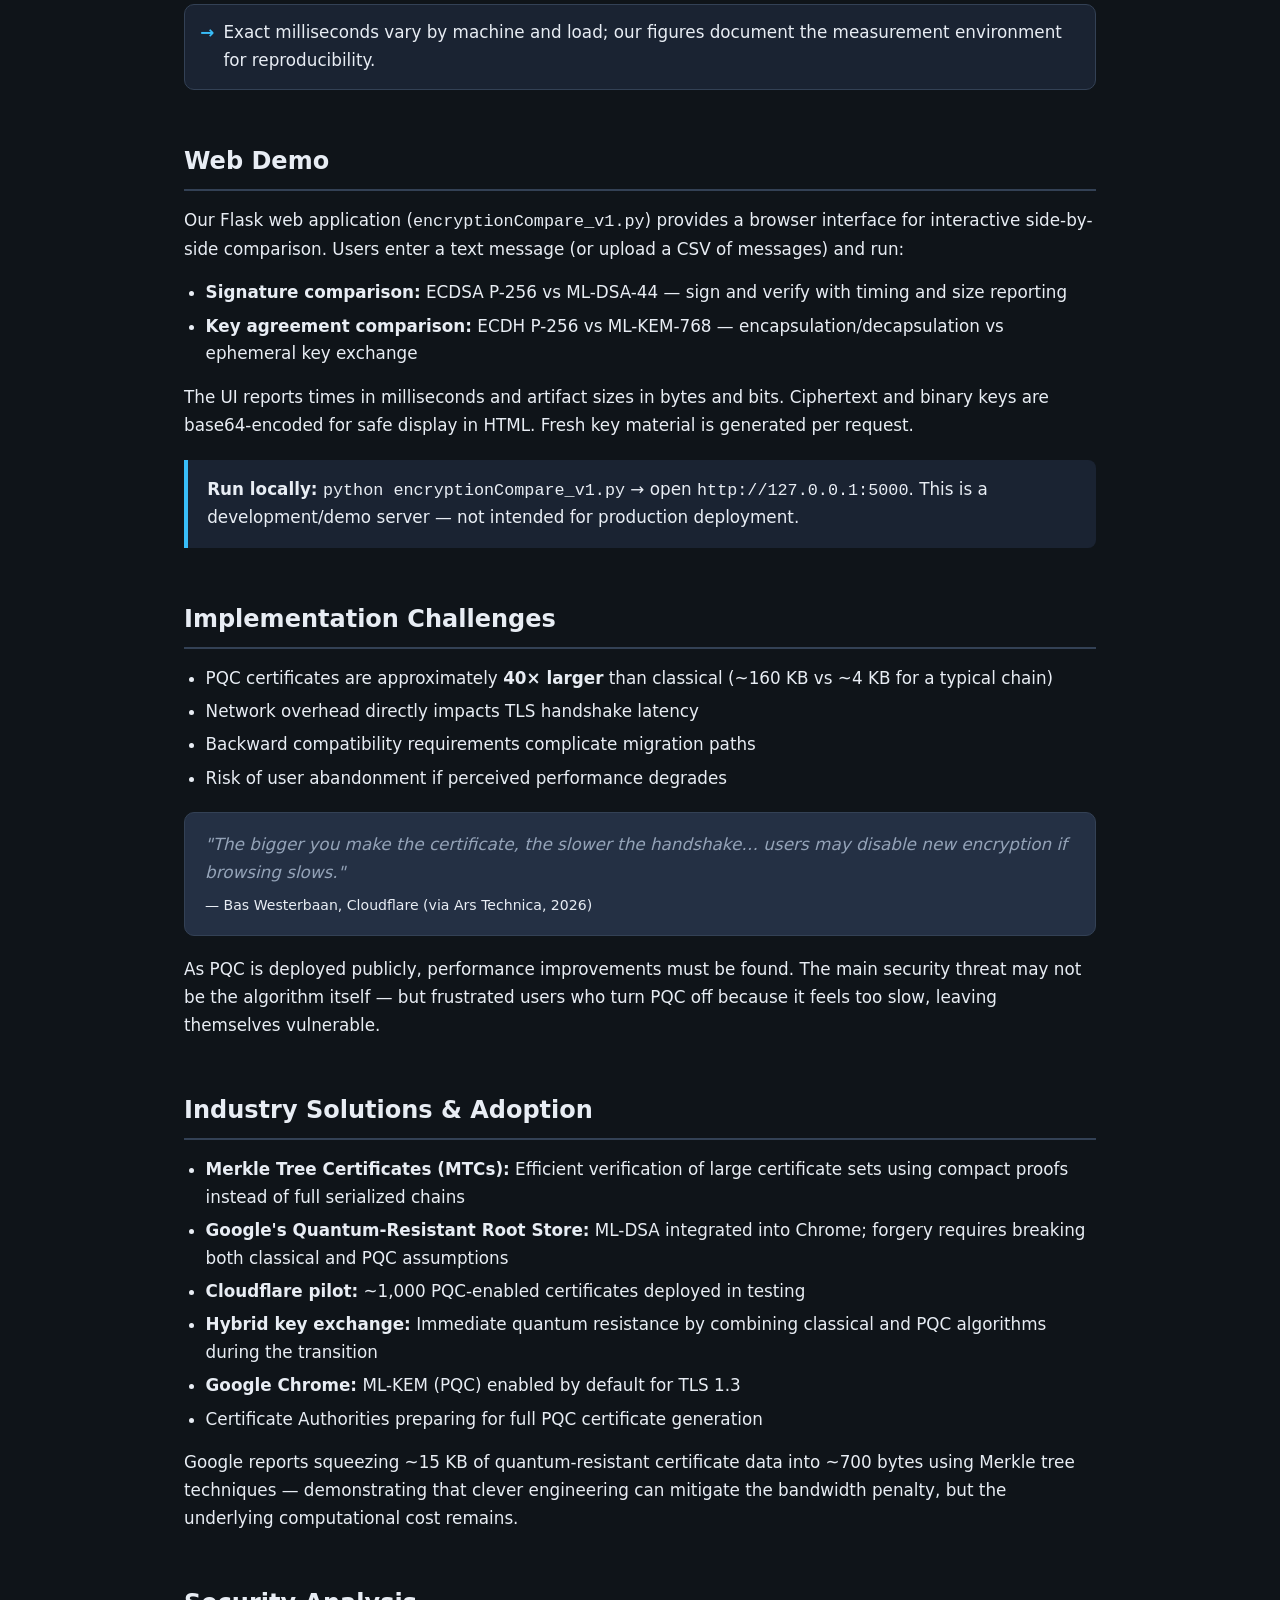
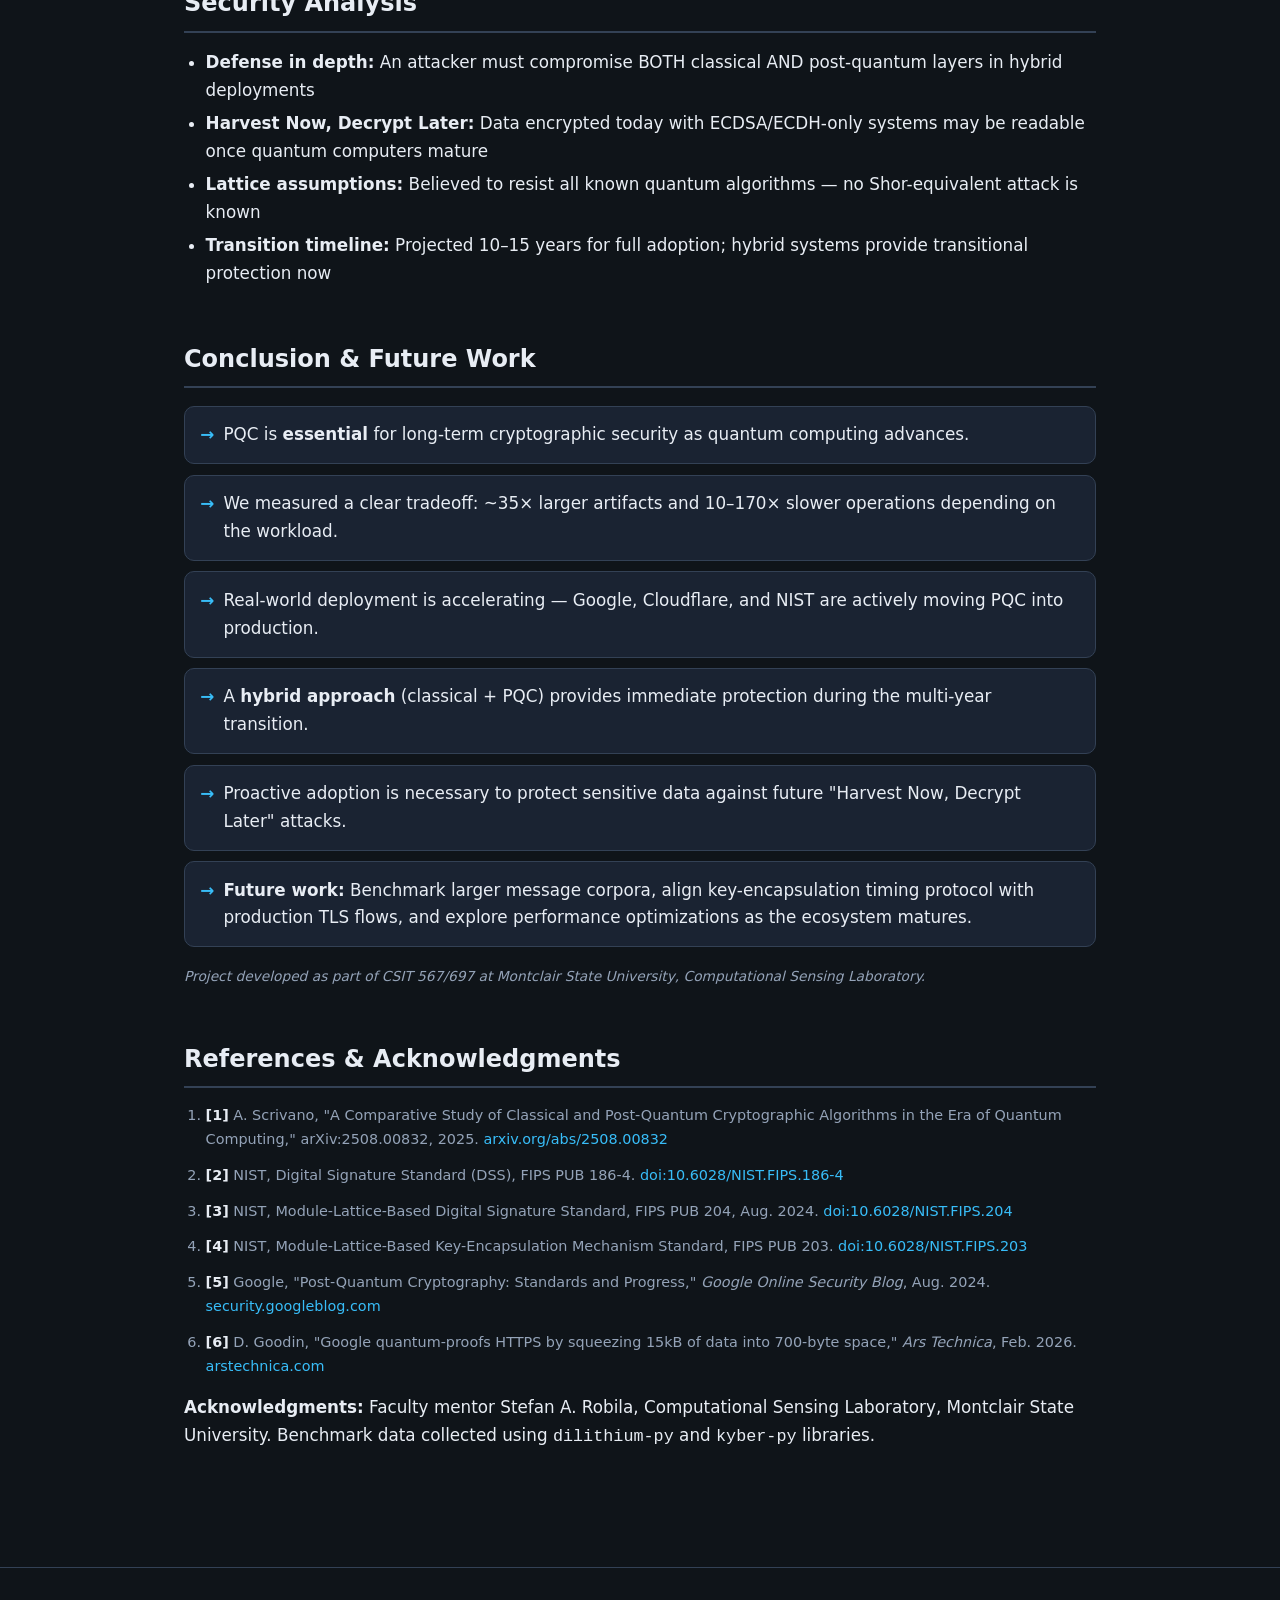
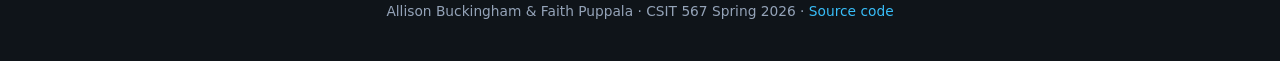
==== commit 8b726d01: "Rebuild GitHub Pages from presentation and poster content" ====
--- a/index.html
+++ b/index.html
@@ -4,25 +4,32 @@
 <head>
   <meta charset="UTF-8">
   <meta name="viewport" content="width=device-width, initial-scale=1.0">
-  <title>Post-Quantum vs Classical Cryptography — CSIT 567</title>
-  <meta name="description" content="Benchmarking ECDSA/ECDH against ML-DSA-44/ML-KEM-768: timings, artifact sizes, and real-world PQC deployment context.">
+  <title>Classical vs Post-Quantum Cryptography — CSIT 567</title>
+  <meta name="description" content="Research project by Allison Buckingham and Faith Puppala comparing ECDSA/ECDH with ML-DSA/ML-KEM: performance, security, and real-world PQC deployment.">
   <link rel="stylesheet" href="style.css">
 </head>
 <body>
 
 <header class="hero">
   <div class="hero-inner">
-    <span class="badge">CSIT 567 Research Project</span>
-    <h1>Post-Quantum vs Classical Cryptography</h1>
+    <div class="hero-logos">
+      <img src="images/montclair_logo.jpg" alt="Montclair State University">
+      <img src="images/csl_logo.png" alt="Computational Sensing Laboratory" class="csl">
+    </div>
+    <span class="badge">CSIT 567 / 697 · Spring 2026</span>
+    <h1>Classical vs. Post-Quantum Cryptography:<br>A Performance and Implementation Comparison</h1>
+    <p class="hero-meta"><strong>Allison Buckingham</strong> and <strong>Faith Puppala</strong></p>
+    <p class="hero-meta">School of Computing · Faculty Mentor: <strong>Stefan A. Robila</strong></p>
     <p class="subtitle">
-      A hands-on comparison of elliptic-curve schemes (ECDSA, ECDH) with NIST post-quantum standards
-      (ML-DSA-44, ML-KEM-768) — including a live web demo, reproducible benchmarks, and analysis of
-      the security–performance tradeoffs facing real HTTPS deployments.
+      We implemented classical algorithms (ECDSA and ECDH on P-256) alongside NIST post-quantum standards
+      (ML-DSA-44 and ML-KEM-768), built an interactive Python web application for side-by-side comparison,
+      and measured the performance tradeoffs that matter for real-world deployment.
     </p>
     <div class="hero-links">
-      <a href="https://github.com/faithchris/pqc-crypto-comparison">View source on GitHub</a>
-      <a href="#results">Jump to results</a>
-      <a href="#figures">View figures</a>
+      <a href="https://github.com/faithchris/pqc-crypto-comparison">GitHub repository</a>
+      <a href="#results">Results</a>
+      <a href="#demo">Web demo</a>
+      <a href="#conclusion">Conclusion</a>
     </div>
   </div>
 </header>
@@ -30,12 +37,17 @@
 <nav class="toc">
   <ul>
     <li><a href="#abstract">Abstract</a></li>
-    <li><a href="#background">Background</a></li>
+    <li><a href="#introduction">Introduction</a></li>
+    <li><a href="#shor">Shor's Algorithm</a></li>
+    <li><a href="#classical">Classical Crypto</a></li>
+    <li><a href="#pqc">Post-Quantum Crypto</a></li>
     <li><a href="#methods">Methods</a></li>
     <li><a href="#results">Results</a></li>
-    <li><a href="#figures">Figures</a></li>
-    <li><a href="#findings">Findings</a></li>
-    <li><a href="#deployment">Real-world</a></li>
+    <li><a href="#demo">Demo</a></li>
+    <li><a href="#challenges">Challenges</a></li>
+    <li><a href="#industry">Industry</a></li>
+    <li><a href="#security">Security</a></li>
+    <li><a href="#conclusion">Conclusion</a></li>
     <li><a href="#references">References</a></li>
   </ul>
 </nav>
@@ -45,101 +57,212 @@
   <section id="abstract">
     <h2>Abstract</h2>
     <p>
-      We provide a small web application that exercises <strong>ECDSA (P-256)</strong> and
-      <strong>ML-DSA-44</strong> for signing and verification, and <strong>ECDH (P-256)</strong> and
-      <strong>ML-KEM-768</strong> for key agreement. For ML-KEM we emphasize the
-      <em>ciphertext</em> produced by encapsulation (base64-encoded in the browser because ciphertext
-      is binary); the shared secret is derived by decapsulation but is not the on-wire encrypted payload
-      in the same sense as ciphertext. ECDH establishes a shared secret <em>without</em> a ciphertext
-      comparable to ML-KEM's.
-    </p>
-    <p><strong>Keywords:</strong> ML-KEM; ECDH; key encapsulation; Shor's algorithm; HTTPS; Merkle tree certificates</p>
-  </section>
-
-  <section id="background">
-    <h2>Background: Why Post-Quantum Cryptography?</h2>
-
-    <h3>Shor's Algorithm and Classical Risk</h3>
-    <p>
-      <strong>Shor's algorithm</strong> is a quantum algorithm that solves the integer factorization and
-      discrete logarithm problems in polynomial time on a sufficiently large, fault-tolerant quantum computer.
-      RSA relies on the hardness of factoring large composites; elliptic-curve schemes used in practice
-      (including ECDSA and ECDH over P-256) rely on variants of the discrete-logarithm problem. If Shor's
-      algorithm could be run at cryptographically relevant scales, those problems would become easy,
-      breaking confidentiality and authenticity for systems that depend only on those assumptions.
-    </p>
-
-    <h3>How PQC Differs</h3>
-    <p>
-      Post-quantum schemes are chosen so that, as of current knowledge, no polynomial-time quantum attack
-      analogous to Shor's is known. Lattice-based standards such as ML-DSA and ML-KEM rest on different
-      hardness assumptions (structured lattice problems) for which Shor's algorithm does not directly apply
-      in the same way.
-    </p>
-
+      Much of modern digital security relies on public-key cryptography — online banking, messaging,
+      and TLS/HTTPS all depend on algorithms whose security rests on hard mathematical problems.
+      These classical approaches are vulnerable to future quantum computers, which could break them
+      far faster than today's machines.
+    </p>
+    <p>
+      We implemented two classical algorithms — <strong>Elliptic Curve Digital Signature Algorithm (ECDSA)</strong>
+      and <strong>Elliptic Curve Diffie-Hellman (ECDH)</strong> on the P-256 curve — alongside their post-quantum
+      counterparts recently standardized by NIST: <strong>ML-DSA-44</strong> for digital signatures and
+      <strong>ML-KEM-768</strong> for secure key exchange. A Python-based web application allows interactive
+      side-by-side comparison and supports uploading a CSV list of messages for batch testing. Results are
+      displayed as raw data and charts.
+    </p>
+    <p>
+      <strong>Objective:</strong> Demonstrate the performance differences between classical public-key
+      cryptography and post-quantum cryptography. By design, PQC requires substantially more computational
+      resources and produces larger artifacts — a tradeoff we quantify through controlled benchmarks and
+      real message batches.
+    </p>
+  </section>
+
+  <section id="introduction">
+    <h2>Introduction</h2>
+    <p>Quantum computers pose an existential threat to cryptography as we know it today.</p>
+    <ul>
+      <li>
+        Even now, attackers are gathering encrypted data to decrypt once quantum computers become mainstream
+        — a strategy known as <strong>"Harvest Now, Decrypt Later."</strong>
+      </li>
+      <li>
+        Current asymmetric standards (RSA, ECC) rely on integer factorization and discrete logarithm problems,
+        both compromised by quantum machines running Shor's algorithm.
+      </li>
+      <li>
+        Post-Quantum Cryptography (PQC) offers quantum-resistant alternatives based on different mathematical
+        assumptions — primarily hard lattice problems.
+      </li>
+    </ul>
+    <p>
+      This project examines the <strong>performance differences</strong> between classic and post-quantum
+      cryptography through hands-on implementation, not just theory.
+    </p>
+
+    <div class="stat-grid">
+      <div class="stat"><div class="value">35×</div><div class="label">Larger signatures (ML-DSA vs ECDSA)</div></div>
+      <div class="stat"><div class="value">~170×</div><div class="label">Slower signing (batch avg.)</div></div>
+      <div class="stat"><div class="value">~73×</div><div class="label">Slower key exchange (batch avg.)</div></div>
+      <div class="stat"><div class="value">~40×</div><div class="label">Larger PQC certificates (industry est.)</div></div>
+    </div>
+  </section>
+
+  <section id="shor">
+    <h2>Shor's Algorithm — Why Classical Crypto Breaks</h2>
+    <p>
+      Developed by Peter Shor in 1994, Shor's algorithm remains one of the only quantum algorithms that
+      achieves exponential speedup over classical computing for problems central to cryptography. It describes
+      a mechanism by which quantum computers can find prime factors and discrete logarithms far more
+      efficiently than classical machines.
+    </p>
+
+    <div class="figure-grid">
+      <figure>
+        <img src="images/shor_complexity.png" alt="Graph comparing Shor's algorithm polynomial growth vs classical sub-exponential growth for integer factorization">
+        <figcaption>
+          <strong>Computational complexity</strong>
+          Shor's algorithm grows as O(d³) while the best classical algorithm (number field sieve) grows
+          sub-exponentially. At 300 digits, classical factoring requires ~10³⁰ operations; Shor's needs
+          orders of magnitude fewer.
+        </figcaption>
+      </figure>
+      <figure>
+        <img src="images/shor_flowchart.png" alt="Flowchart of Shor's algorithm showing quantum and classical steps">
+        <figcaption>
+          <strong>Shor's algorithm flow</strong>
+          A random base is chosen, modular exponentiation and Quantum Fourier Transform extract the period,
+          and classical post-processing yields a factor. The quantum steps (highlighted) provide the exponential speedup.
+        </figcaption>
+      </figure>
+    </div>
+
+    <div class="highlight-box">
+      <strong>Relation to PQC:</strong> ML-DSA and ML-KEM rely on lattice problems (Shortest Vector Problem,
+      Module-LWE) for which no polynomial-time quantum attack analogous to Shor's is currently known.
+    </div>
+  </section>
+
+  <section id="classical">
+    <h2>Classical Cryptography</h2>
+
+    <h3>Overview</h3>
+    <ul>
+      <li><strong>Asymmetric (Public-Key):</strong> RSA, DSA, ECDSA, ECDH</li>
+      <li><strong>Security basis:</strong> Integer factorization and discrete logarithm problems</li>
+      <li><strong>Role:</strong> Foundation of modern TLS/HTTPS infrastructure</li>
+      <li><strong>Quantum vulnerability:</strong> Represents a fundamental architectural risk</li>
+      <li><strong>Symmetric crypto (AES, ChaCha20):</strong> Not vulnerable to Shor's algorithm — PQC deployment typically hybridizes asymmetric PQC with efficient symmetric encryption</li>
+    </ul>
+
+    <h3>Algorithms Used in This Project</h3>
     <div class="card-grid">
       <div class="card classical">
-        <div class="label">Classical</div>
-        <h4>ECDSA &amp; ECDH (P-256)</h4>
-        <p>Elliptic-curve math. Smaller keys and signatures. Vulnerable to future quantum attacks via Shor's algorithm.</p>
+        <div class="label">Digital Signatures</div>
+        <h4>ECDSA (P-256)</h4>
+        <p>Dominant standard for TLS certificates, cryptocurrencies, and mobile platforms. Implemented via Python <code>cryptography</code> library (FIPS 186-4 / NIST SP 800-186).</p>
+      </div>
+      <div class="card classical">
+        <div class="label">Key Exchange</div>
+        <h4>ECDH (P-256)</h4>
+        <p>Foundation of the TLS 1.3 handshake. Two parties exchange public keys and independently derive a shared secret — no ciphertext is produced (unlike ML-KEM).</p>
+      </div>
+    </div>
+  </section>
+
+  <section id="pqc">
+    <h2>Post-Quantum Cryptography</h2>
+
+    <h3>Algorithms Used in This Project</h3>
+    <div class="card-grid">
+      <div class="card pqc">
+        <div class="label">Digital Signatures · FIPS 204</div>
+        <h4>ML-DSA-44</h4>
+        <p>Module-Lattice Digital Signature Algorithm. NIST finalized FIPS 204 in August 2024 as the primary standard for quantum-resistant digital signatures. Implemented via <code>dilithium-py</code>.</p>
       </div>
       <div class="card pqc">
-        <div class="label">Post-Quantum</div>
-        <h4>ML-DSA-44 &amp; ML-KEM-768</h4>
-        <p>Lattice-based (Module-LWE). Resistant to known quantum attacks. Larger artifacts and higher CPU cost on classical hardware.</p>
+        <div class="label">Key Encapsulation · FIPS 203</div>
+        <h4>ML-KEM-768</h4>
+        <p>Module-Lattice Key Encapsulation Mechanism. Key exchange calculates a shared secret collaboratively; KEM generates a secret on one side and encapsulates (encrypts) it using the recipient's public key. Implemented via <code>kyber-py</code>.</p>
       </div>
     </div>
 
-    <div class="highlight-box">
-      <strong>Scope note:</strong> ML-DSA and ML-KEM target <em>public-key (asymmetric)</em> problems —
-      signatures and key encapsulation. Symmetric cryptography (e.g., AES-GCM) is generally less threatened
-      by Shor's algorithm; real deployments typically hybridize PQC asymmetric primitives with efficient
-      symmetric encryption.
-    </div>
+    <h3>Lattice-Based Security</h3>
+    <p>
+      Post-quantum cryptography is based on hard lattice problems believed resistant to quantum attack.
+      A lattice is an infinite grid of points in high-dimensional space. Security relies on problems like
+      the <strong>Shortest Vector Problem (SVP)</strong> — finding the shortest non-zero vector in a lattice.
+      "Noise" in ML-DSA/ML-KEM schemes means values sit slightly off exact lattice points, making recovery hard.
+    </p>
+
+    <figure class="dark-bg">
+      <img src="images/lattice_diagram.png" alt="2D lattice diagram showing basis vectors and shortest vector problem">
+      <figcaption>
+        <strong>Lattice visualization</strong>
+        Vectors on a 2D lattice grid illustrate how lattice-based cryptography encodes information in
+        high-dimensional structures where finding short vectors is computationally hard.
+      </figcaption>
+    </figure>
   </section>
 
   <section id="methods">
-    <h2>Methods &amp; Toolchain</h2>
-    <p>Two complementary tools produce the results on this page:</p>
-    <ul>
-      <li>
-        <strong>Web demo</strong> (<code>encryptionCompare_v1.py</code>) — a Flask app at
-        <code>http://127.0.0.1:5000</code> that runs signature and key-agreement comparisons in the browser,
-        reporting timings (ms) and artifact sizes (bytes/bits). Fresh key material is generated per request.
-      </li>
-      <li>
-        <strong>Offline benchmarks</strong> (<code>benchmark.py</code>) — repeats measurements over many
-        runs, exports CSV tables, and generates matplotlib figures saved under <code>results/</code>.
-      </li>
-    </ul>
-
-    <h3>Measurement conventions</h3>
-    <ul>
-      <li><strong>Signature sizes</strong> — length of the digital signature object (not the user's message).</li>
-      <li><strong>ML-KEM ciphertext</strong> — the principal on-wire output of encapsulation; decapsulation recovers the shared secret.</li>
-      <li><strong>ECDH</strong> — no KEM-style ciphertext; peers exchange public keys and derive a shared secret.</li>
-    </ul>
-
-    <p class="env-note">
-      Benchmark environment: Linux 6.8.0 · Python 3.12 · N = 30 runs for aggregate timings ·
-      libraries: <code>cryptography</code>, <code>dilithium-py</code>, <code>kyber-py</code>
-    </p>
+    <h2>Methods &amp; Implementation</h2>
+
+    <h3>Research Foundation</h3>
+    <p>
+      We studied NIST standards for both classical and post-quantum encryption: SP 800-56A for key agreement,
+      SP 800-186 for approved curves, FIPS 204 (ML-DSA), and FIPS 203 (ML-KEM). Comparative analysis was
+      informed by Scrivano's survey of classical vs. post-quantum algorithms in the quantum computing era.
+    </p>
+
+    <h3>Toolchain</h3>
+    <ul>
+      <li><strong>Web application</strong> (<code>encryptionCompare_v1.py</code>) — Flask server with browser UI for live comparison; supports CSV batch upload of messages</li>
+      <li><strong>Offline benchmarks</strong> (<code>benchmark.py</code>) — Reproducible timing and size measurements with CSV exports and matplotlib figures</li>
+      <li><strong>Libraries:</strong> <code>cryptography</code> (ECDSA/ECDH), <code>dilithium-py</code> (ML-DSA-44), <code>kyber-py</code> (ML-KEM-768)</li>
+    </ul>
+
+    <h3>Measurement Protocol</h3>
+    <ul>
+      <li><strong>Reproducible benchmark:</strong> N = 30 runs per operation; fresh key generation each round unless noted</li>
+      <li><strong>Batch test (poster):</strong> 101 messages of varying length uploaded via CSV; averaged for dashboard results</li>
+      <li><strong>Artifact sizes:</strong> Measured in bytes and bits from one representative key generation (sizes are fixed by the algorithm)</li>
+      <li><strong>ML-KEM note:</strong> Ciphertext is the principal on-wire output; shared secret is recovered by decapsulation. Ciphertext is base64-encoded in the UI because it is binary data.</li>
+    </ul>
   </section>
 
   <section id="results">
     <h2>Results</h2>
 
-    <h3>Table I — Digital Signatures (timing)</h3>
-    <p>Compares ML-DSA-44 (FIPS 204) with ECDSA on P-256 (FIPS 186-4). Mean wall-clock time in milliseconds ± sample standard deviation.</p>
+    <h3>Poster Summary — 101 Message Batch Average</h3>
+    <p>
+      Using the web application's CSV upload feature, we encrypted and compared 101 messages. The dashboard
+      below shows the aggregate performance gap between classical and post-quantum algorithms.
+    </p>
+
+    <figure>
+      <img src="images/poster_results_dashboard.png" alt="Dashboard showing average results for 101 messages comparing ECDSA vs ML-DSA and ECDH vs ML-KEM">
+      <figcaption>
+        <strong>Average results (101 messages)</strong>
+        ML-DSA is <strong>169.3× slower</strong> to sign and <strong>34× larger</strong> than ECDSA.
+        ML-KEM is <strong>72.9× slower</strong> for key exchange than ECDH.
+        ECDSA sign: 0.132 ms vs ML-DSA: 22.353 ms · ECDH: 0.097 ms vs ML-KEM: 7.072 ms.
+      </figcaption>
+    </figure>
+
+    <figure>
+      <img src="images/poster_batch_charts.png" alt="Line charts of sign time and key exchange time vs message length for ECDSA, ML-DSA, ECDH, and ML-KEM">
+      <figcaption>
+        <strong>Performance vs message length (batch run)</strong>
+        Left: sign time across message lengths 7–972 characters — ML-DSA shows high variance (10–65 ms) while ECDSA stays near zero.
+        Right: key exchange time — ML-KEM totals 6–12 ms vs ECDH near zero.
+      </figcaption>
+    </figure>
+
+    <h3>Table I — Digital Signatures (30-run benchmark)</h3>
     <table>
       <thead>
-        <tr>
-          <th>Algorithm</th>
-          <th>Operation</th>
-          <th class="num">Mean (ms)</th>
-          <th class="num">Std dev</th>
-          <th class="num">N</th>
-        </tr>
+        <tr><th>Algorithm</th><th>Operation</th><th class="num">Mean (ms)</th><th class="num">Std dev</th><th class="num">N</th></tr>
       </thead>
       <tbody>
         <tr class="pqc-row"><td>ML-DSA-44</td><td>Key pair generation</td><td class="num">6.23</td><td class="num">0.18</td><td class="num">30</td></tr>
@@ -151,17 +274,10 @@
       </tbody>
     </table>
 
-    <h3>Table II — Key Agreement (timing)</h3>
-    <p>Compares ML-KEM-768 (FIPS 203) with ECDH on P-256. Encapsulate produces a ciphertext; decapsulate recovers the shared secret.</p>
+    <h3>Table II — Key Agreement (30-run benchmark)</h3>
     <table>
       <thead>
-        <tr>
-          <th>Algorithm</th>
-          <th>Operation</th>
-          <th class="num">Mean (ms)</th>
-          <th class="num">Std dev</th>
-          <th class="num">N</th>
-        </tr>
+        <tr><th>Algorithm</th><th>Operation</th><th class="num">Mean (ms)</th><th class="num">Std dev</th><th class="num">N</th></tr>
       </thead>
       <tbody>
         <tr class="pqc-row"><td>ML-KEM-768</td><td>Key pair generation</td><td class="num">3.52</td><td class="num">0.09</td><td class="num">30</td></tr>
@@ -173,147 +289,181 @@
     </table>
 
     <h3>Table III — Artifact Sizes</h3>
-    <p>Static sizes from one representative key generation. Use this table for on-the-wire footprint comparisons.</p>
     <table>
       <thead>
-        <tr>
-          <th>Algorithm</th>
-          <th>Output</th>
-          <th class="num">Bytes</th>
-          <th class="num">Bits</th>
-          <th>Note</th>
-        </tr>
+        <tr><th>Algorithm</th><th>Output</th><th class="num">Bytes</th><th class="num">Bits</th><th>Note</th></tr>
       </thead>
       <tbody>
-        <tr class="classical-row"><td>ECDSA (P-256)</td><td>Signature</td><td class="num">72</td><td class="num">576</td><td>Signature bytes, not message length</td></tr>
-        <tr class="classical-row"><td>ECDSA (P-256)</td><td>Public key</td><td class="num">91</td><td class="num">728</td><td>DER-encoded public key</td></tr>
+        <tr class="classical-row"><td>ECDSA (P-256)</td><td>Signature</td><td class="num">72</td><td class="num">576</td><td>Signature object, not message length</td></tr>
+        <tr class="classical-row"><td>ECDSA (P-256)</td><td>Public key</td><td class="num">91</td><td class="num">728</td><td>DER-encoded</td></tr>
         <tr class="pqc-row"><td>ML-DSA-44</td><td>Signature</td><td class="num">2,420</td><td class="num">19,360</td><td>Lattice signature</td></tr>
         <tr class="pqc-row"><td>ML-DSA-44</td><td>Public key</td><td class="num">1,312</td><td class="num">10,496</td><td>Lattice public key</td></tr>
-        <tr class="pqc-row"><td>ML-KEM-768</td><td>Ciphertext</td><td class="num">1,088</td><td class="num">8,704</td><td>Encapsulation output (base64 in UI)</td></tr>
+        <tr class="pqc-row"><td>ML-KEM-768</td><td>Ciphertext</td><td class="num">1,088</td><td class="num">8,704</td><td>Encapsulation output</td></tr>
         <tr class="pqc-row"><td>ML-KEM-768</td><td>Public key (ek)</td><td class="num">1,184</td><td class="num">9,472</td><td>Encapsulation key</td></tr>
-        <tr class="classical-row"><td>ECDH (P-256)</td><td>Peer public key</td><td class="num">91</td><td class="num">728</td><td>No KEM ciphertext; keys only</td></tr>
+        <tr class="classical-row"><td>ECDH (P-256)</td><td>Peer public key</td><td class="num">91</td><td class="num">728</td><td>No KEM ciphertext</td></tr>
       </tbody>
     </table>
-  </section>
-
-  <section id="figures">
-    <h2>Figures</h2>
+
+    <h3>Automated Benchmark Figures</h3>
 
     <figure>
-      <img src="images/fig_sizes_bytes.png" alt="Bar chart comparing cryptographic artifact sizes in bytes for ECDSA, ML-DSA, ML-KEM, and ECDH">
-      <figcaption>
-        <strong>Fig. 1 — Cryptographic artifact sizes (bytes)</strong>
-        Post-quantum signatures and keys are substantially larger than their elliptic-curve counterparts.
-        ML-DSA signatures (~2.4 KB) are roughly 34× larger than ECDSA signatures (~72 B).
+      <img src="images/fig_sizes_bytes.png" alt="Bar chart of cryptographic artifact sizes">
+      <figcaption>
+        <strong>Artifact sizes (bytes)</strong>
+        ML-DSA signatures (~2.4 KB) dwarf ECDSA (~72 B). ML-KEM ciphertext (~1.1 KB) has no direct ECDH analogue.
       </figcaption>
     </figure>
 
     <figure>
-      <img src="images/fig_timings_ms.png" alt="Bar chart of mean operation times in milliseconds with error bars for signing and key agreement operations">
-      <figcaption>
-        <strong>Fig. 2 — Mean operation times (ms) ± standard deviation</strong>
-        ML-DSA signing dominates CPU time in our Python implementation. Key agreement operations show
-        a similar pattern: ML-KEM encapsulation/decapsulation is slower than ECDH, though the absolute
-        difference is smaller than for signing.
+      <img src="images/fig_timings_ms.png" alt="Bar chart of mean operation times with error bars">
+      <figcaption>
+        <strong>Mean operation times (ms) ± standard deviation</strong>
+        ML-DSA signing dominates CPU time. ML-KEM encapsulation/decapsulation is slower than ECDH but the gap is smaller than for signing.
       </figcaption>
     </figure>
 
     <figure>
-      <img src="images/fig_sign_vs_message_length.png" alt="Line chart of mean sign time versus message length on a log scale for ECDSA and ML-DSA">
-      <figcaption>
-        <strong>Fig. 3 — Sign time vs message length</strong>
-        Mean ECDSA vs ML-DSA sign time at message lengths 10, 100, 1,000, and 10,000 bytes (N = 15 runs
-        per point). ML-DSA sign time shows higher variance; neither scheme's verify time depends strongly
-        on message length in this implementation.
-      </figcaption>
-    </figure>
-  </section>
-
-  <section id="findings">
-    <h2>Key Findings</h2>
+      <img src="images/fig_sign_vs_message_length.png" alt="Sign time vs message length chart">
+      <figcaption>
+        <strong>Sign time vs message length</strong>
+        ML-DSA sign time at lengths 10–10,000 bytes (N = 15 per point). Higher variance than ECDSA; verify time is largely message-length independent.
+      </figcaption>
+    </figure>
+
+    <h3>Interpretation</h3>
     <ul class="findings-list">
-      <li>
-        <strong>Size tradeoff is dramatic.</strong> ML-DSA signatures are ~34× larger than ECDSA (2,420 B vs 72 B).
-        ML-KEM ciphertexts (~1,088 B) have no direct ECDH analogue — ECDH exchanges only public keys (~91 B).
-      </li>
-      <li>
-        <strong>Signing is the biggest timing gap.</strong> ML-DSA sign averaged ~37 ms vs ~0.19 ms for ECDSA —
-        roughly 195× slower in our environment. Verification and key-agreement gaps are smaller but still measurable.
-      </li>
-      <li>
-        <strong>Results match expected PQC costs.</strong> Larger lattice parameters buy quantum resistance at the
-        price of bandwidth and CPU — the same tensions engineers face when quantum-proofing TLS and certificate chains.
-      </li>
-      <li>
-        <strong>Measurement protocol matters.</strong> Key-generation time should be reported separately from
-        steady-state encapsulation/sign loops when evaluating production-like workloads.
-      </li>
-      <li>
-        <strong>Educational scope.</strong> The Flask demo uses a development server and fresh keys per request —
-        suitable for teaching and experimentation, not production deployment.
-      </li>
-    </ul>
-  </section>
-
-  <section id="deployment">
-    <h2>Real-World Deployment &amp; HTTPS</h2>
-    <p>
-      Deploying PQC on the web exposes practical tensions between security and performance. Industry reporting
-      notes that quantum-resistant cryptographic material in certificate transparency can be on the order of
-      <strong>~40× larger</strong> than classical material, while a typical X.509 chain today is already
-      ~4 KB during TLS handshake setup.
-    </p>
-    <p>
-      Larger handshakes slow TLS, risk compatibility with middleboxes, and may push users to disable new
-      protections. The ecosystem is exploring <strong>Merkle tree certificates (MTCs)</strong> — structures
-      that verify inclusion in a large set using a compact proof instead of transmitting a long serialized
-      chain of signatures.
-    </p>
-    <p>
-      Google, Cloudflare, and certificate authorities are actively testing ML-DSA and related material so
-      forgery would require breaking <em>both</em> classical and post-quantum assumptions. Our classroom metrics
-      — larger artifacts, higher CPU cost — mirror the constraints engineers face when quantum-proofing HTTPS.
+      <li>Post-quantum signatures and KEM material are <strong>much larger</strong> than classical elliptic-curve artifacts — matching the ~35× size increase cited in our presentation.</li>
+      <li>Sign, verify, encapsulation, and decapsulation take <strong>longer on classical CPU</strong> using Python PQC libraries — consistent with stronger quantum-resistant parameters.</li>
+      <li>Post-quantum encryption consumes roughly <strong>40× more resources</strong> than classical for equivalent operations; at scale this becomes substantial.</li>
+      <li>Exact milliseconds vary by machine and load; our figures document the measurement environment for reproducibility.</li>
+    </ul>
+  </section>
+
+  <section id="demo">
+    <h2>Web Demo</h2>
+    <p>
+      Our Flask web application (<code>encryptionCompare_v1.py</code>) provides a browser interface for
+      interactive side-by-side comparison. Users enter a text message (or upload a CSV of messages) and run:
+    </p>
+    <ul>
+      <li><strong>Signature comparison:</strong> ECDSA P-256 vs ML-DSA-44 — sign and verify with timing and size reporting</li>
+      <li><strong>Key agreement comparison:</strong> ECDH P-256 vs ML-KEM-768 — encapsulation/decapsulation vs ephemeral key exchange</li>
+    </ul>
+    <p>
+      The UI reports times in milliseconds and artifact sizes in bytes and bits. Ciphertext and binary keys
+      are base64-encoded for safe display in HTML. Fresh key material is generated per request.
+    </p>
+    <div class="highlight-box">
+      <strong>Run locally:</strong>
+      <code>python encryptionCompare_v1.py</code> → open <code>http://127.0.0.1:5000</code>.
+      This is a development/demo server — not intended for production deployment.
+    </div>
+  </section>
+
+  <section id="challenges">
+    <h2>Implementation Challenges</h2>
+    <ul>
+      <li>PQC certificates are approximately <strong>40× larger</strong> than classical (~160 KB vs ~4 KB for a typical chain)</li>
+      <li>Network overhead directly impacts TLS handshake latency</li>
+      <li>Backward compatibility requirements complicate migration paths</li>
+      <li>Risk of user abandonment if perceived performance degrades</li>
+    </ul>
+    <div class="quote-box">
+      "The bigger you make the certificate, the slower the handshake… users may disable new encryption if browsing slows."
+      <cite>— Bas Westerbaan, Cloudflare (via Ars Technica, 2026)</cite>
+    </div>
+    <p>
+      As PQC is deployed publicly, performance improvements must be found. The main security threat may not
+      be the algorithm itself — but frustrated users who turn PQC off because it feels too slow, leaving
+      themselves vulnerable.
+    </p>
+  </section>
+
+  <section id="industry">
+    <h2>Industry Solutions &amp; Adoption</h2>
+    <ul>
+      <li><strong>Merkle Tree Certificates (MTCs):</strong> Efficient verification of large certificate sets using compact proofs instead of full serialized chains</li>
+      <li><strong>Google's Quantum-Resistant Root Store:</strong> ML-DSA integrated into Chrome; forgery requires breaking both classical and PQC assumptions</li>
+      <li><strong>Cloudflare pilot:</strong> ~1,000 PQC-enabled certificates deployed in testing</li>
+      <li><strong>Hybrid key exchange:</strong> Immediate quantum resistance by combining classical and PQC algorithms during the transition</li>
+      <li><strong>Google Chrome:</strong> ML-KEM (PQC) enabled by default for TLS 1.3</li>
+      <li>Certificate Authorities preparing for full PQC certificate generation</li>
+    </ul>
+    <p>
+      Google reports squeezing ~15 KB of quantum-resistant certificate data into ~700 bytes using Merkle tree
+      techniques — demonstrating that clever engineering can mitigate the bandwidth penalty, but the underlying
+      computational cost remains.
+    </p>
+  </section>
+
+  <section id="security">
+    <h2>Security Analysis</h2>
+    <ul>
+      <li><strong>Defense in depth:</strong> An attacker must compromise BOTH classical AND post-quantum layers in hybrid deployments</li>
+      <li><strong>Harvest Now, Decrypt Later:</strong> Data encrypted today with ECDSA/ECDH-only systems may be readable once quantum computers mature</li>
+      <li><strong>Lattice assumptions:</strong> Believed to resist all known quantum algorithms — no Shor-equivalent attack is known</li>
+      <li><strong>Transition timeline:</strong> Projected 10–15 years for full adoption; hybrid systems provide transitional protection now</li>
+    </ul>
+  </section>
+
+  <section id="conclusion">
+    <h2>Conclusion &amp; Future Work</h2>
+    <ul class="findings-list">
+      <li>PQC is <strong>essential</strong> for long-term cryptographic security as quantum computing advances.</li>
+      <li>We measured a clear tradeoff: ~35× larger artifacts and 10–170× slower operations depending on the workload.</li>
+      <li>Real-world deployment is accelerating — Google, Cloudflare, and NIST are actively moving PQC into production.</li>
+      <li>A <strong>hybrid approach</strong> (classical + PQC) provides immediate protection during the multi-year transition.</li>
+      <li>Proactive adoption is necessary to protect sensitive data against future "Harvest Now, Decrypt Later" attacks.</li>
+      <li><strong>Future work:</strong> Benchmark larger message corpora, align key-encapsulation timing protocol with production TLS flows, and explore performance optimizations as the ecosystem matures.</li>
+    </ul>
+    <p class="env-note">
+      Project developed as part of CSIT 567/697 at Montclair State University, Computational Sensing Laboratory.
     </p>
   </section>
 
   <section id="references">
-    <h2>References</h2>
+    <h2>References &amp; Acknowledgments</h2>
     <ol class="references">
       <li>
         <strong>[1]</strong> A. Scrivano, "A Comparative Study of Classical and Post-Quantum Cryptographic
         Algorithms in the Era of Quantum Computing," arXiv:2508.00832, 2025.
-        <a href="https://arxiv.org/abs/2508.00832">https://arxiv.org/abs/2508.00832</a>
+        <a href="https://arxiv.org/abs/2508.00832">arxiv.org/abs/2508.00832</a>
       </li>
       <li>
         <strong>[2]</strong> NIST, Digital Signature Standard (DSS), FIPS PUB 186-4.
         <a href="https://doi.org/10.6028/NIST.FIPS.186-4">doi:10.6028/NIST.FIPS.186-4</a>
       </li>
       <li>
-        <strong>[3]</strong> NIST, Module-Lattice-Based Digital Signature Standard, FIPS PUB 204, Jan. 2024.
+        <strong>[3]</strong> NIST, Module-Lattice-Based Digital Signature Standard, FIPS PUB 204, Aug. 2024.
         <a href="https://doi.org/10.6028/NIST.FIPS.204">doi:10.6028/NIST.FIPS.204</a>
       </li>
       <li>
-        <strong>[4]</strong> J. Schneider and I. Smalley, "Quantum computing," IBM, Aug. 2024.
-        <a href="https://www.ibm.com/think/topics/quantum-computing">IBM Think</a>
-      </li>
-      <li>
-        <strong>[5]</strong> NIST, Module-Lattice-Based Key-Encapsulation Mechanism Standard, FIPS PUB 203.
+        <strong>[4]</strong> NIST, Module-Lattice-Based Key-Encapsulation Mechanism Standard, FIPS PUB 203.
         <a href="https://doi.org/10.6028/NIST.FIPS.203">doi:10.6028/NIST.FIPS.203</a>
+      </li>
+      <li>
+        <strong>[5]</strong> Google, "Post-Quantum Cryptography: Standards and Progress,"
+        <em>Google Online Security Blog</em>, Aug. 2024.
+        <a href="https://security.googleblog.com/2024/08/post-quantum-cryptography-standards.html">security.googleblog.com</a>
       </li>
       <li>
         <strong>[6]</strong> D. Goodin, "Google quantum-proofs HTTPS by squeezing 15kB of data into 700-byte space,"
         <em>Ars Technica</em>, Feb. 2026.
-        <a href="https://arstechnica.com/security/2026/02/google-is-using-clever-math-to-quantum-proof-https-certificates/">Ars Technica</a>
+        <a href="https://arstechnica.com/security/2026/02/google-is-using-clever-math-to-quantum-proof-https-certificates/">arstechnica.com</a>
       </li>
     </ol>
+    <p>
+      <strong>Acknowledgments:</strong> Faculty mentor Stefan A. Robila, Computational Sensing Laboratory,
+      Montclair State University. Benchmark data collected using <code>dilithium-py</code> and <code>kyber-py</code> libraries.
+    </p>
   </section>
 
 </main>
 
 <footer>
   <p>
-    CSIT 567 · Post-Quantum Cryptography Comparison ·
-    <a href="https://github.com/faithchris/pqc-crypto-comparison">GitHub repository</a>
+    Allison Buckingham &amp; Faith Puppala · CSIT 567 Spring 2026 ·
+    <a href="https://github.com/faithchris/pqc-crypto-comparison">Source code</a>
   </p>
 </footer>
 
--- a/style.css
+++ b/style.css
@@ -6,20 +6,14 @@
   --text: #e8edf4;
   --muted: #94a3b8;
   --accent: #38bdf8;
-  --accent-dim: #0ea5e9;
   --classical: #f59e0b;
   --pqc: #34d399;
   --border: #334155;
-  --max-width: 920px;
-}
-
-* {
-  box-sizing: border-box;
-}
-
-html {
-  scroll-behavior: smooth;
-}
+  --max-width: 960px;
+}
+
+* { box-sizing: border-box; }
+html { scroll-behavior: smooth; }
 
 body {
   margin: 0;
@@ -30,85 +24,91 @@
   font-size: 1.05rem;
 }
 
-a {
-  color: var(--accent);
-  text-decoration: none;
-}
-
-a:hover {
-  text-decoration: underline;
-}
+a { color: var(--accent); text-decoration: none; }
+a:hover { text-decoration: underline; }
 
 header.hero {
-  background: linear-gradient(135deg, #0c4a6e 0%, #1e293b 50%, #0f172a 100%);
+  background: linear-gradient(135deg, #7f1d1d 0%, #1e293b 45%, #0f172a 100%);
   border-bottom: 1px solid var(--border);
-  padding: 3.5rem 1.5rem 3rem;
-}
-
-.hero-inner {
-  max-width: var(--max-width);
-  margin: 0 auto;
-}
+  padding: 2.5rem 1.5rem 2.75rem;
+}
+
+.hero-inner { max-width: var(--max-width); margin: 0 auto; }
+
+.hero-logos {
+  display: flex;
+  align-items: center;
+  gap: 1.5rem;
+  margin-bottom: 1.5rem;
+  flex-wrap: wrap;
+}
+
+.hero-logos img {
+  height: 48px;
+  width: auto;
+  background: #fff;
+  padding: 6px 10px;
+  border-radius: 6px;
+}
+
+.hero-logos .csl { height: 56px; background: transparent; padding: 0; }
 
 .hero .badge {
   display: inline-block;
   background: rgba(56, 189, 248, 0.15);
   color: var(--accent);
-  font-size: 0.8rem;
+  font-size: 0.78rem;
   font-weight: 600;
   letter-spacing: 0.06em;
   text-transform: uppercase;
   padding: 0.35rem 0.75rem;
   border-radius: 999px;
   border: 1px solid rgba(56, 189, 248, 0.35);
-  margin-bottom: 1rem;
+  margin-bottom: 0.85rem;
 }
 
 h1 {
-  font-size: clamp(1.75rem, 4vw, 2.5rem);
+  font-size: clamp(1.65rem, 4vw, 2.35rem);
   line-height: 1.2;
-  margin: 0 0 1rem;
+  margin: 0 0 0.75rem;
   font-weight: 700;
 }
 
+.hero-meta {
+  color: var(--muted);
+  font-size: 1rem;
+  margin: 0 0 0.35rem;
+}
+
+.hero-meta strong { color: var(--text); }
+
 .hero .subtitle {
   color: var(--muted);
-  font-size: 1.15rem;
-  max-width: 42rem;
-  margin: 0 0 1.5rem;
-}
-
-.hero-links {
-  display: flex;
-  flex-wrap: wrap;
-  gap: 0.75rem;
-}
+  font-size: 1.05rem;
+  max-width: 44rem;
+  margin: 1rem 0 1.25rem;
+}
+
+.hero-links { display: flex; flex-wrap: wrap; gap: 0.65rem; }
 
 .hero-links a {
   display: inline-flex;
-  align-items: center;
-  gap: 0.4rem;
-  background: var(--surface);
-  border: 1px solid var(--border);
-  padding: 0.55rem 1rem;
+  background: var(--surface);
+  border: 1px solid var(--border);
+  padding: 0.5rem 0.9rem;
   border-radius: 8px;
-  font-size: 0.95rem;
+  font-size: 0.92rem;
+  color: var(--text);
   text-decoration: none;
-  color: var(--text);
-  transition: border-color 0.15s, background 0.15s;
-}
-
-.hero-links a:hover {
-  border-color: var(--accent);
-  background: var(--surface-alt);
-  text-decoration: none;
-}
+}
+
+.hero-links a:hover { border-color: var(--accent); text-decoration: none; }
 
 nav.toc {
   position: sticky;
   top: 0;
   z-index: 10;
-  background: rgba(15, 20, 25, 0.92);
+  background: rgba(15, 20, 25, 0.94);
   backdrop-filter: blur(8px);
   border-bottom: 1px solid var(--border);
   overflow-x: auto;
@@ -117,163 +117,125 @@
 nav.toc ul {
   list-style: none;
   margin: 0 auto;
-  padding: 0.65rem 1.5rem;
+  padding: 0.6rem 1.5rem;
   max-width: calc(var(--max-width) + 3rem);
   display: flex;
-  gap: 1.25rem;
+  gap: 1.1rem;
   white-space: nowrap;
 }
 
-nav.toc a {
-  font-size: 0.88rem;
-  color: var(--muted);
-  font-weight: 500;
-}
-
-nav.toc a:hover {
-  color: var(--accent);
-}
-
-main {
-  max-width: var(--max-width);
-  margin: 0 auto;
-  padding: 2.5rem 1.5rem 4rem;
-}
-
-section {
-  margin-bottom: 3.5rem;
-}
+nav.toc a { font-size: 0.85rem; color: var(--muted); font-weight: 500; }
+nav.toc a:hover { color: var(--accent); }
+
+main { max-width: var(--max-width); margin: 0 auto; padding: 2.25rem 1.5rem 4rem; }
+section { margin-bottom: 3.25rem; }
 
 h2 {
-  font-size: 1.55rem;
+  font-size: 1.5rem;
   margin: 0 0 1rem;
-  padding-bottom: 0.5rem;
+  padding-bottom: 0.45rem;
   border-bottom: 2px solid var(--border);
 }
 
-h3 {
-  font-size: 1.15rem;
-  margin: 1.75rem 0 0.75rem;
-  color: var(--accent);
-}
-
-p {
-  margin: 0 0 1rem;
-}
-
-ul, ol {
-  margin: 0 0 1rem;
-  padding-left: 1.4rem;
-}
-
-li {
-  margin-bottom: 0.4rem;
-}
+h3 { font-size: 1.12rem; margin: 1.5rem 0 0.65rem; color: var(--accent); }
+p { margin: 0 0 1rem; }
+ul, ol { margin: 0 0 1rem; padding-left: 1.35rem; }
+li { margin-bottom: 0.35rem; }
 
 .card-grid {
   display: grid;
-  grid-template-columns: repeat(auto-fit, minmax(240px, 1fr));
+  grid-template-columns: repeat(auto-fit, minmax(220px, 1fr));
   gap: 1rem;
-  margin: 1.5rem 0;
+  margin: 1.25rem 0;
 }
 
 .card {
   background: var(--surface);
   border: 1px solid var(--border);
   border-radius: 12px;
-  padding: 1.25rem;
-}
-
-.card h4 {
-  margin: 0 0 0.5rem;
-  font-size: 1rem;
-}
-
-.card.classical {
-  border-top: 3px solid var(--classical);
-}
-
-.card.pqc {
-  border-top: 3px solid var(--pqc);
-}
+  padding: 1.15rem;
+}
+
+.card h4 { margin: 0 0 0.45rem; font-size: 0.98rem; }
+.card.classical { border-top: 3px solid var(--classical); }
+.card.pqc { border-top: 3px solid var(--pqc); }
 
 .card .label {
-  font-size: 0.75rem;
+  font-size: 0.72rem;
   font-weight: 700;
   text-transform: uppercase;
   letter-spacing: 0.05em;
-  margin-bottom: 0.35rem;
+  margin-bottom: 0.3rem;
 }
 
 .card.classical .label { color: var(--classical); }
 .card.pqc .label { color: var(--pqc); }
 
+.stat-grid {
+  display: grid;
+  grid-template-columns: repeat(auto-fit, minmax(140px, 1fr));
+  gap: 0.75rem;
+  margin: 1.25rem 0;
+}
+
+.stat {
+  background: var(--surface);
+  border: 1px solid var(--border);
+  border-radius: 10px;
+  padding: 0.85rem;
+  text-align: center;
+}
+
+.stat .value { font-size: 1.35rem; font-weight: 700; color: var(--accent); }
+.stat .label { font-size: 0.78rem; color: var(--muted); margin-top: 0.2rem; }
+
 .highlight-box {
   background: var(--surface);
   border-left: 4px solid var(--accent);
-  padding: 1rem 1.25rem;
+  padding: 1rem 1.2rem;
   border-radius: 0 8px 8px 0;
-  margin: 1.5rem 0;
-}
-
-.highlight-box strong {
-  color: var(--accent);
+  margin: 1.25rem 0;
+}
+
+.quote-box {
+  background: var(--surface-alt);
+  border: 1px solid var(--border);
+  border-radius: 10px;
+  padding: 1.1rem 1.25rem;
+  margin: 1.25rem 0;
+  font-style: italic;
+  color: var(--muted);
+}
+
+.quote-box cite {
+  display: block;
+  margin-top: 0.5rem;
+  font-style: normal;
+  font-size: 0.88rem;
+  color: var(--text);
 }
 
 table {
   width: 100%;
   border-collapse: collapse;
-  margin: 1.25rem 0;
-  font-size: 0.92rem;
+  margin: 1.1rem 0;
+  font-size: 0.9rem;
   background: var(--surface);
   border-radius: 10px;
   overflow: hidden;
   border: 1px solid var(--border);
 }
 
-thead {
-  background: var(--surface-alt);
-}
-
-th, td {
-  padding: 0.65rem 0.85rem;
-  text-align: left;
-  border-bottom: 1px solid var(--border);
-}
-
-th {
-  font-weight: 600;
-  color: var(--accent);
-  font-size: 0.82rem;
-  text-transform: uppercase;
-  letter-spacing: 0.04em;
-}
-
-tbody tr:last-child td {
-  border-bottom: none;
-}
-
-tbody tr:hover {
-  background: rgba(56, 189, 248, 0.04);
-}
-
-.num {
-  font-variant-numeric: tabular-nums;
-  text-align: right;
-}
-
-.pqc-row td:first-child {
-  color: var(--pqc);
-  font-weight: 500;
-}
-
-.classical-row td:first-child {
-  color: var(--classical);
-  font-weight: 500;
-}
+thead { background: var(--surface-alt); }
+th, td { padding: 0.6rem 0.8rem; text-align: left; border-bottom: 1px solid var(--border); }
+th { font-weight: 600; color: var(--accent); font-size: 0.8rem; text-transform: uppercase; letter-spacing: 0.04em; }
+tbody tr:last-child td { border-bottom: none; }
+.num { font-variant-numeric: tabular-nums; text-align: right; }
+.pqc-row td:first-child { color: var(--pqc); font-weight: 500; }
+.classical-row td:first-child { color: var(--classical); font-weight: 500; }
 
 figure {
-  margin: 2rem 0;
+  margin: 1.75rem 0;
   background: var(--surface);
   border: 1px solid var(--border);
   border-radius: 12px;
@@ -287,76 +249,59 @@
   background: #fff;
 }
 
+figure.dark-bg img { background: #111; }
+
 figcaption {
-  padding: 1rem 1.25rem;
-  font-size: 0.92rem;
+  padding: 0.9rem 1.15rem;
+  font-size: 0.9rem;
   color: var(--muted);
   border-top: 1px solid var(--border);
 }
 
-figcaption strong {
-  color: var(--text);
-  display: block;
-  margin-bottom: 0.35rem;
-}
-
-.findings-list {
-  list-style: none;
-  padding: 0;
-  margin: 1.25rem 0;
-}
+figcaption strong { color: var(--text); display: block; margin-bottom: 0.3rem; }
+
+.figure-grid {
+  display: grid;
+  grid-template-columns: repeat(auto-fit, minmax(280px, 1fr));
+  gap: 1rem;
+}
+
+.figure-grid figure { margin: 0; }
+
+.findings-list { list-style: none; padding: 0; margin: 1.1rem 0; }
 
 .findings-list li {
   background: var(--surface);
   border: 1px solid var(--border);
   border-radius: 10px;
-  padding: 1rem 1.25rem;
-  margin-bottom: 0.75rem;
+  padding: 0.9rem 1.15rem 0.9rem 2.4rem;
+  margin-bottom: 0.65rem;
   position: relative;
-  padding-left: 2.5rem;
 }
 
 .findings-list li::before {
   content: "→";
   position: absolute;
-  left: 1rem;
+  left: 0.95rem;
   color: var(--accent);
   font-weight: bold;
 }
 
-.references {
-  font-size: 0.92rem;
-}
-
-.references li {
-  margin-bottom: 0.85rem;
-  color: var(--muted);
-}
-
-.references strong {
-  color: var(--text);
-}
+.references { font-size: 0.9rem; }
+.references li { margin-bottom: 0.75rem; color: var(--muted); }
+.references strong { color: var(--text); }
 
 footer {
   text-align: center;
   padding: 2rem 1.5rem;
   border-top: 1px solid var(--border);
   color: var(--muted);
-  font-size: 0.88rem;
-}
-
-.env-note {
-  font-size: 0.88rem;
-  color: var(--muted);
-  font-style: italic;
-}
+  font-size: 0.86rem;
+}
+
+.env-note { font-size: 0.86rem; color: var(--muted); font-style: italic; }
 
 @media (max-width: 600px) {
-  table {
-    font-size: 0.8rem;
-  }
-
-  th, td {
-    padding: 0.5rem;
-  }
-}
+  table { font-size: 0.78rem; }
+  th, td { padding: 0.45rem; }
+}
